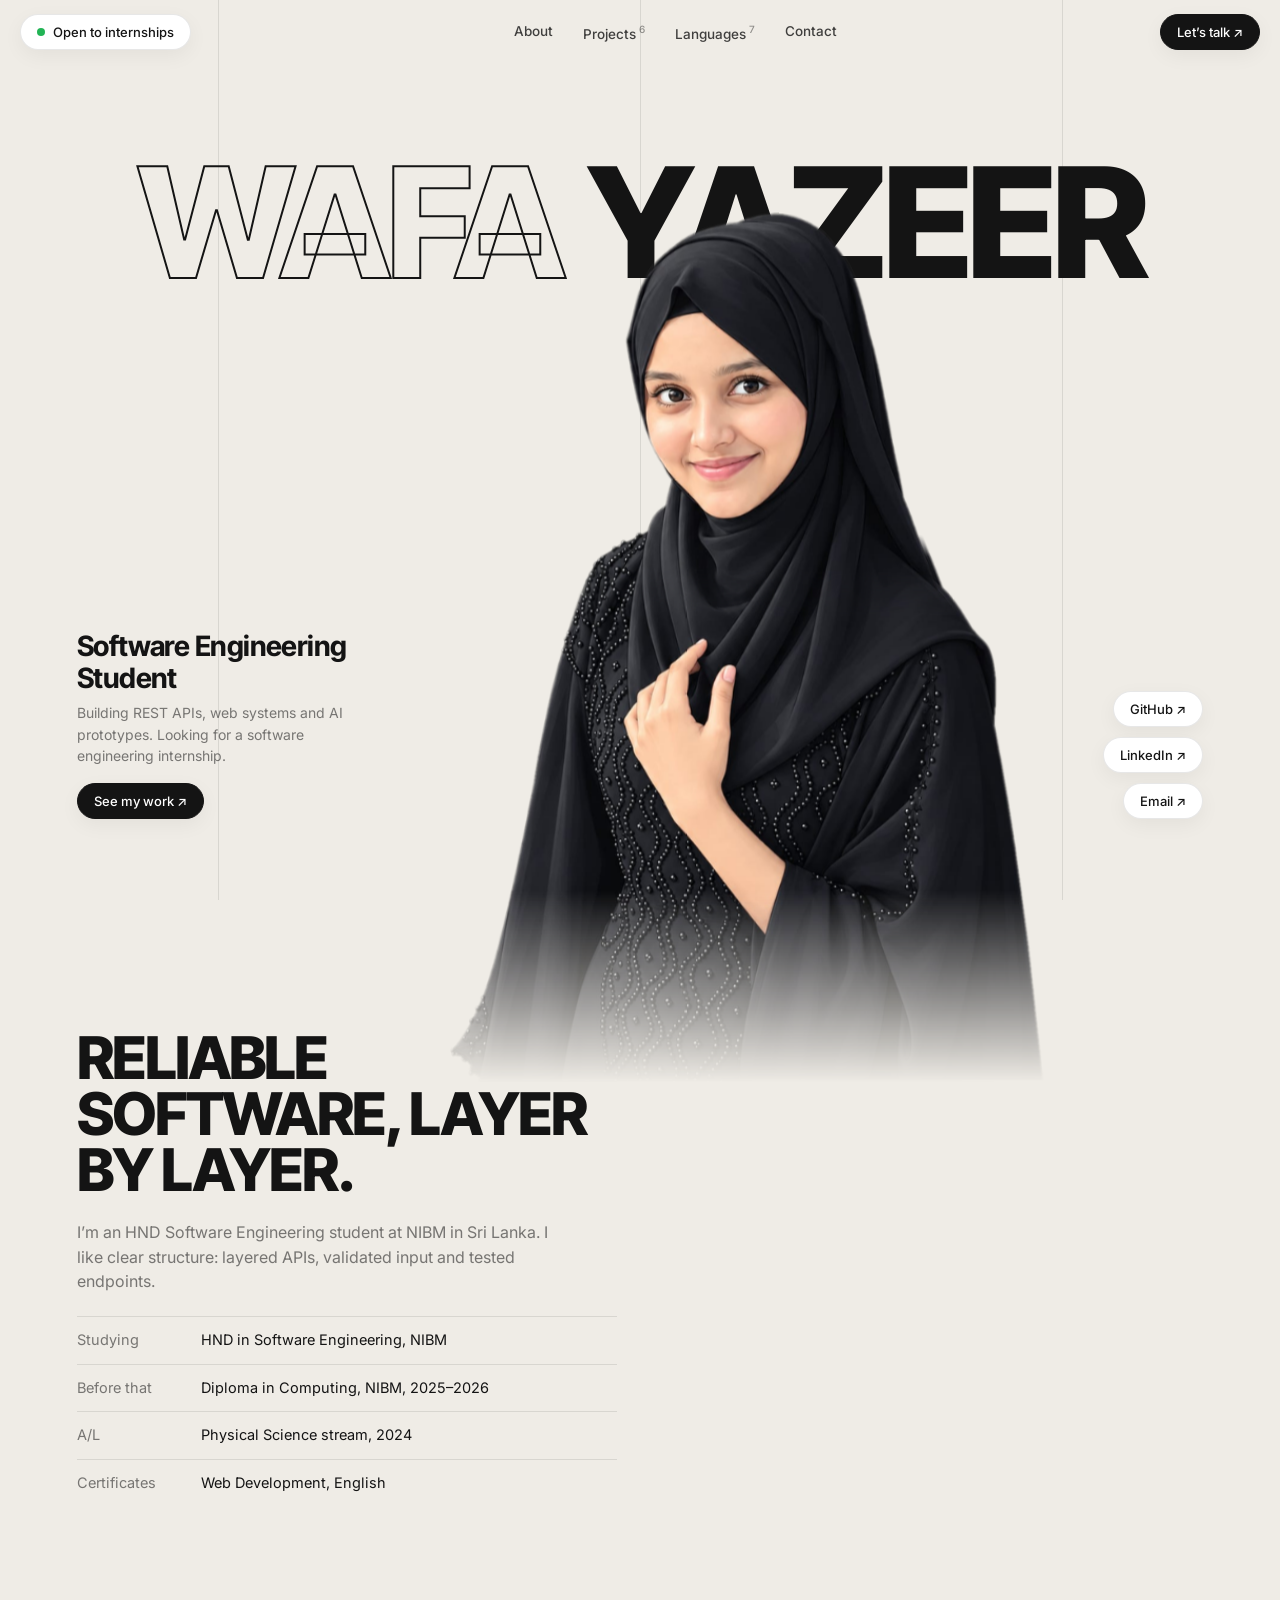
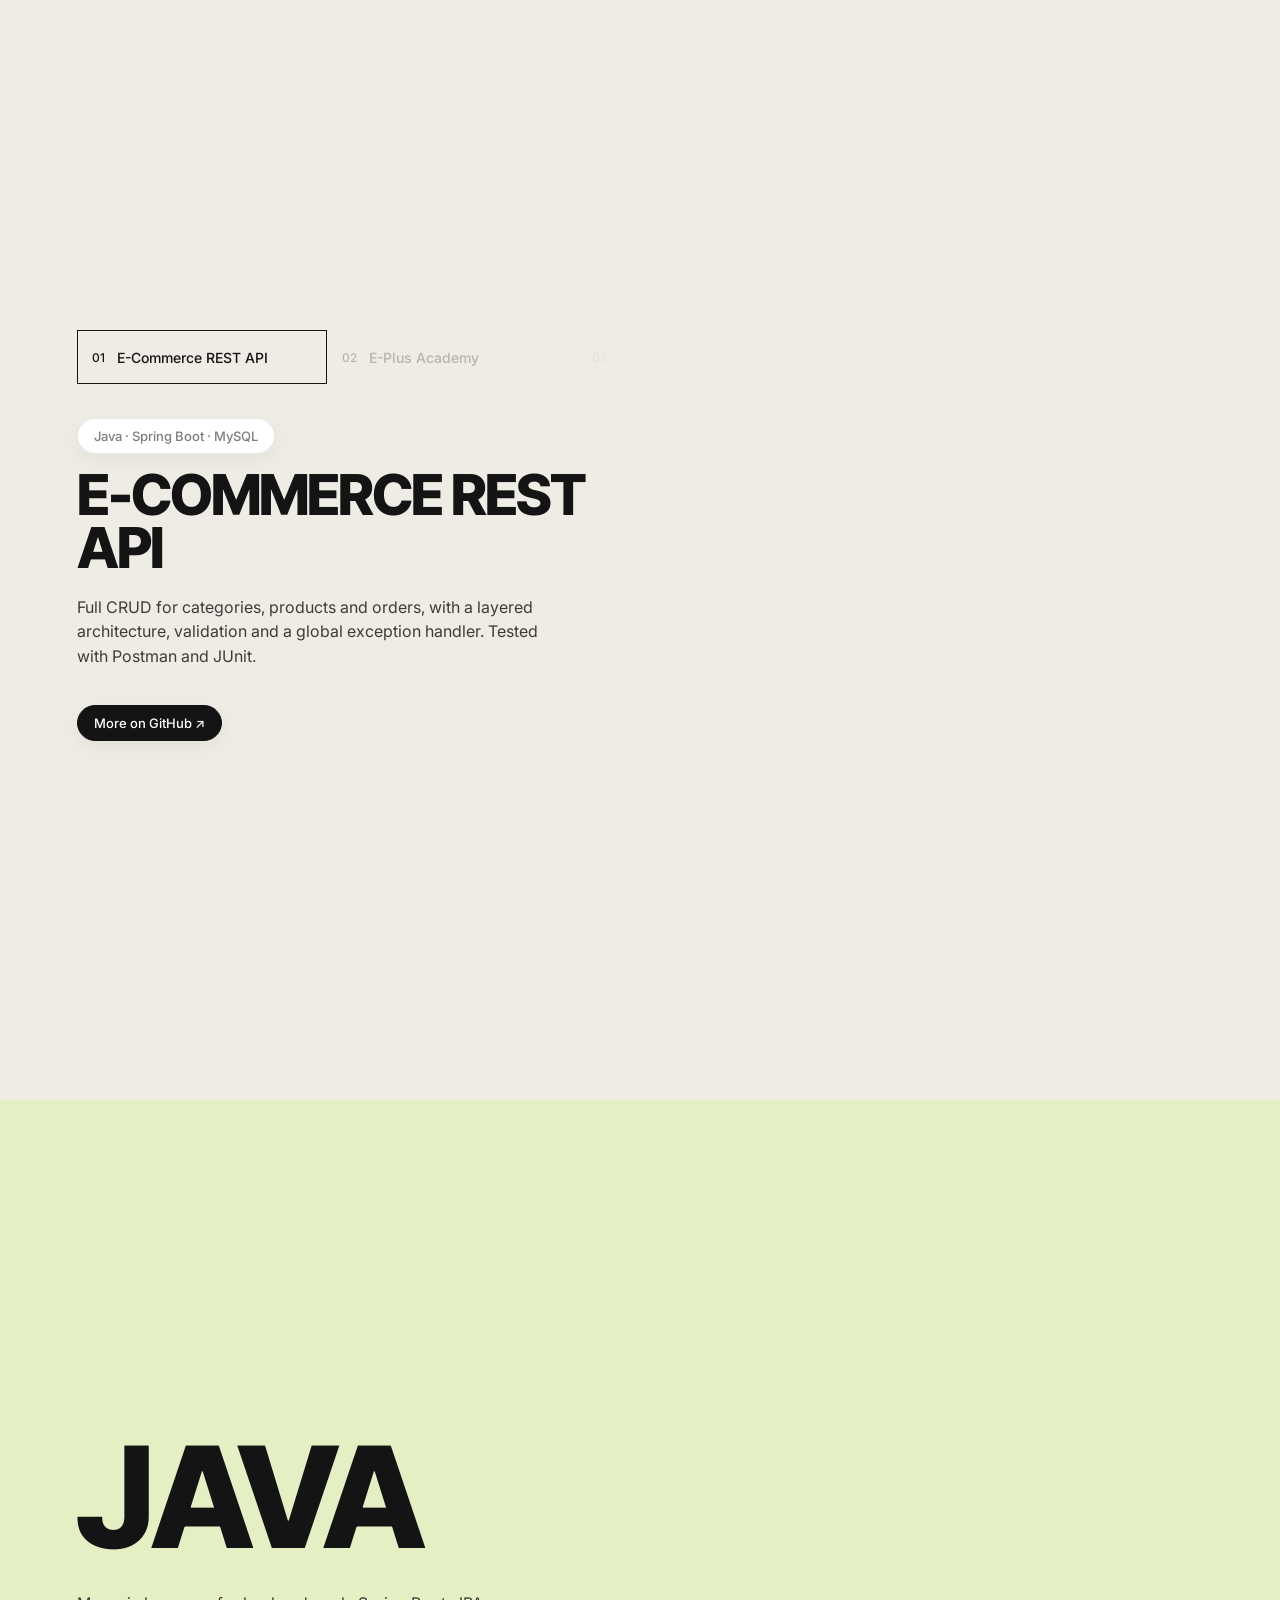
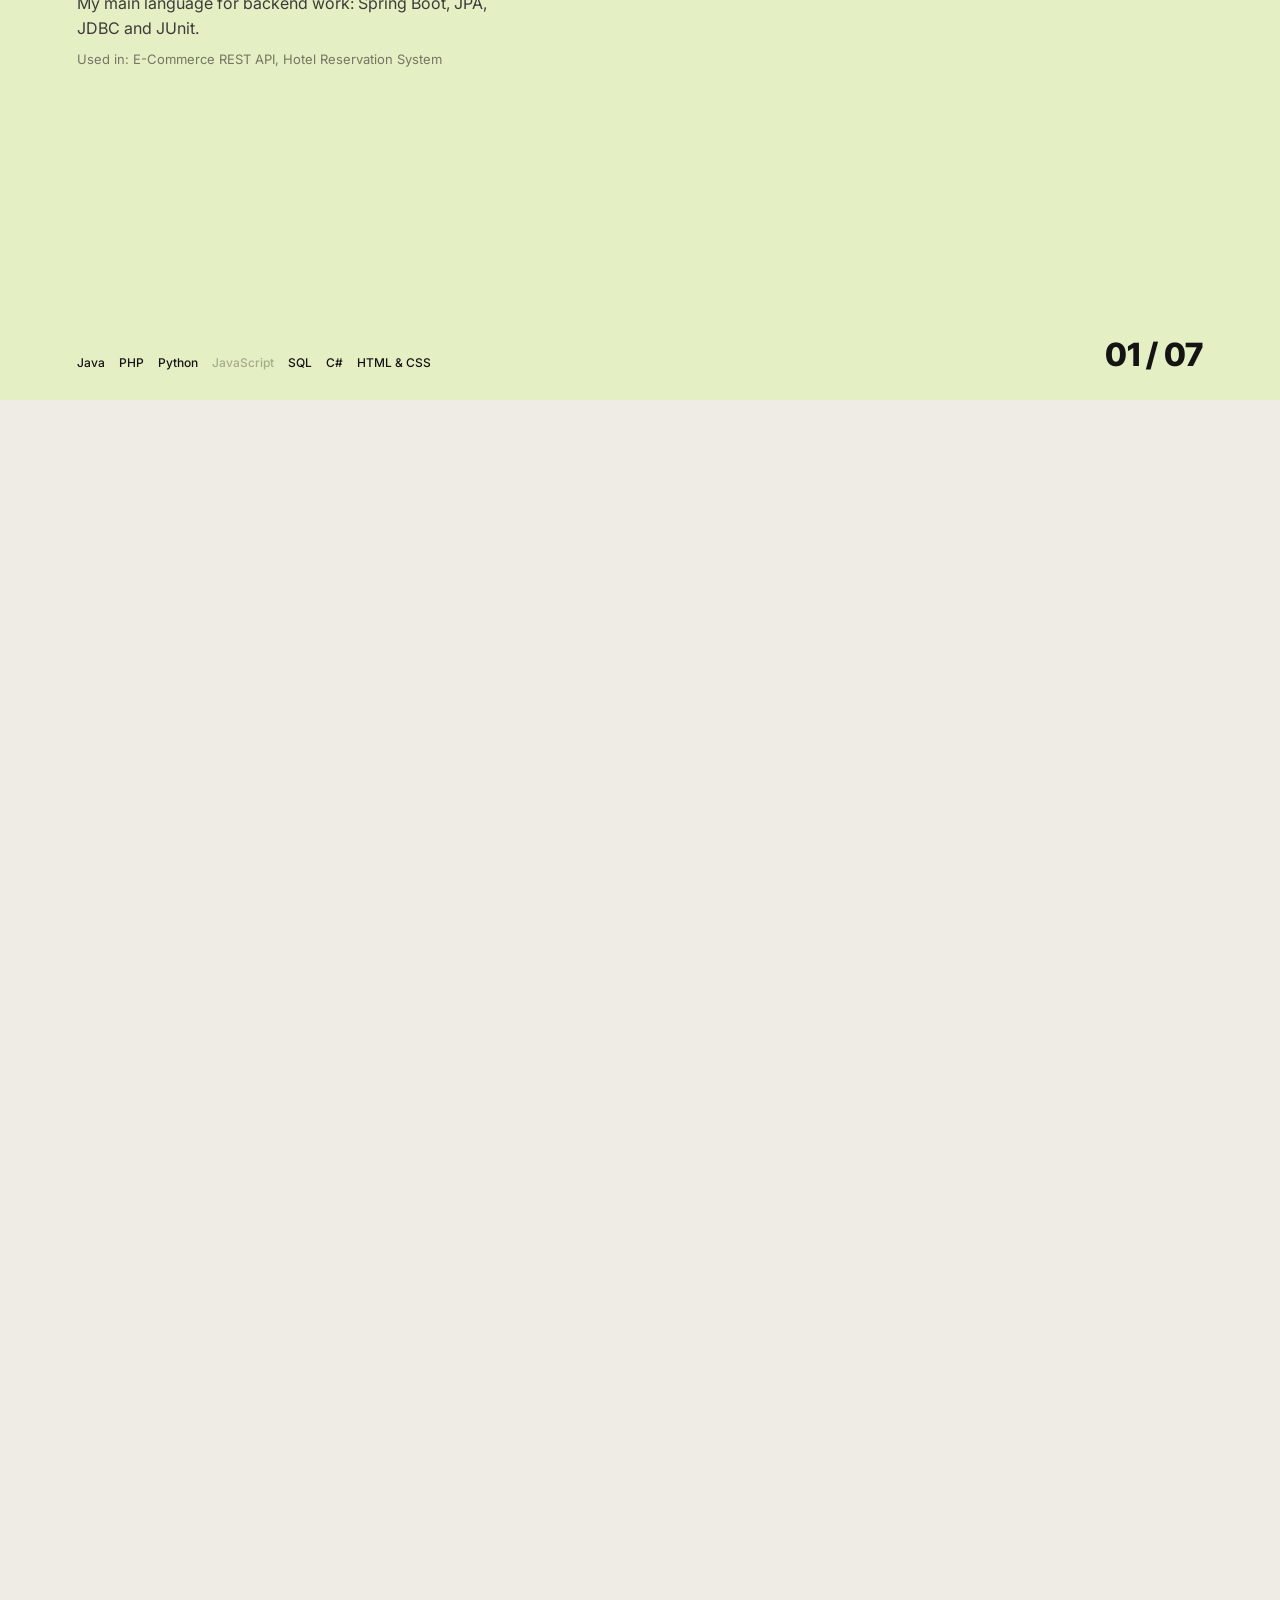
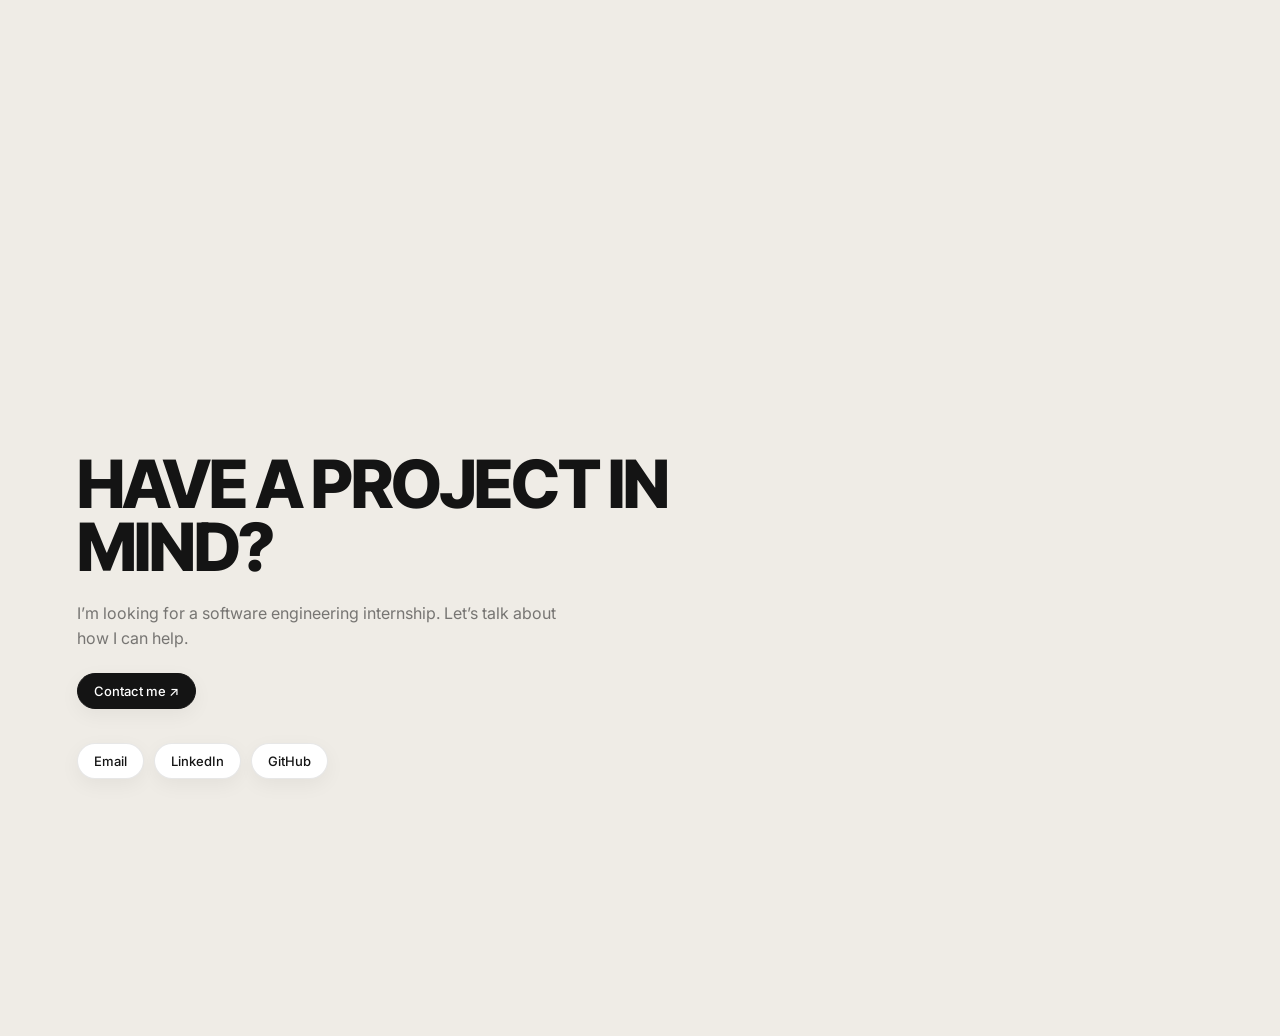
==== index.html @ f8f8ea7b "portfolio" ====
<!DOCTYPE html>
<html lang="en"><head><meta charset="utf-8"><meta name="viewport" content="width=device-width,initial-scale=1">
<title>Fathima Wafa Yazeer | Software Engineering Student</title>
<meta name="description" content="Portfolio of Fathima Wafa Yazeer, HND Software Engineering student at NIBM, looking for a software engineering internship.">
<link rel="preconnect" href="https://fonts.googleapis.com"><link rel="preconnect" href="https://fonts.gstatic.com" crossorigin>
<link href="https://fonts.googleapis.com/css2?family=Inter+Tight:wght@500;700;800&family=Inter:wght@400;500&display=swap" rel="stylesheet">
<meta name="theme-color" content="#efece6"><link rel="icon" href="data:image/svg+xml,%3Csvg xmlns=%27http://www.w3.org/2000/svg%27 viewBox=%270 0 64 64%27%3E%3Crect width=%2764%27 height=%2764%27 rx=%2716%27 fill=%27%23141414%27/%3E%3Ctext x=%2732%27 y=%2742%27 font-size=%2726%27 font-family=%27Arial%27 font-weight=%27700%27 text-anchor=%27middle%27 fill=%27%23efece6%27%3EWY%3C/text%3E%3C/svg%3E"><link rel="stylesheet" href="styles.css"></head>
<body>
<div class="gd"><i></i><i></i><i></i></div>
<div id="stage" aria-hidden="true"><img id="body" src="images/character.png" alt=""><img id="head" src="images/character.png" alt=""></div>
<header><div class="bar"><span class="pl"><i class="dot"></i>Open to internships</span>
<nav class="menu" id="menu"><a href="#about">About</a><a href="#projects">Projects<sup>6</sup></a><a href="#languages">Languages<sup>7</sup></a><a href="#contact">Contact</a></nav>
<a class="pl dk" href="#contact">Let’s talk ↗</a><button class="pl mb" id="mb" type="button" aria-label="Menu">Menu</button></div></header>

<section class="hero" id="top">
<h1><span>Wafa</span> Yazeer</h1>
<div class="hl rv"><b>Software Engineering Student</b><p>Building REST APIs, web systems and AI prototypes. Looking for a software engineering internship.</p><a class="pl dk" href="#projects">See my work ↗</a></div>
<div class="hr rv"><a class="pl" href="https://github.com/wafa-yazeer" target="_blank" rel="noopener">GitHub ↗</a><a class="pl" href="https://linkedin.com/in/wafa-yazeer633369377" target="_blank" rel="noopener">LinkedIn ↗</a><a class="pl" href="mailto:wafayazeer@gmail.com">Email ↗</a></div>
</section>

<section class="sec" id="about"><div class="col rv"><h2>Reliable software, layer by layer.</h2>
<p>I’m an HND Software Engineering student at NIBM in Sri Lanka. I like clear structure: layered APIs, validated input and tested endpoints.</p>
<div class="row"><span>Studying</span><span>HND in Software Engineering, NIBM</span></div>
<div class="row"><span>Before that</span><span>Diploma in Computing, NIBM, 2025–2026</span></div>
<div class="row"><span>A/L</span><span>Physical Science stream, 2024</span></div>
<div class="row"><span>Certificates</span><span>Web Development, English</span></div></div></section>

<section class="sec" id="projects"><div class="col rv"><div class="tabs"><div class="tr" id="tr"></div></div>
<p class="pl" id="ps" style="margin-bottom:0"></p><h2 id="pt"></h2><p id="pd"></p>
<a class="pl dk" href="https://github.com/wafa-yazeer" target="_blank" rel="noopener">More on GitHub ↗</a></div></section>

<div class="lg" id="languages"><div class="lgs"></div></div>

<section class="sec ct" id="contact"><div class="col rv"><h2>Have a project in mind?</h2>
<p>I’m looking for a software engineering internship. Let’s talk about how I can help.</p>
<a class="pl dk" href="mailto:wafayazeer@gmail.com">Contact me ↗</a>
<div class="soc"><a class="pl" href="mailto:wafayazeer@gmail.com">Email</a><a class="pl" href="https://linkedin.com/in/wafa-yazeer633369377" target="_blank" rel="noopener">LinkedIn</a><a class="pl" href="https://github.com/wafa-yazeer" target="_blank" rel="noopener">GitHub</a></div></div></section>
<script src="app.js"></script></body></html>
---- styles.css ----
:root{--bg:#efece6;--ink:#141414;--mut:rgba(20,20,20,.55);--ln:rgba(20,20,20,.1);--d:"Inter Tight",system-ui,sans-serif;--s:"Inter",system-ui,sans-serif}
*{box-sizing:border-box;margin:0;padding:0}
html{scroll-behavior:smooth}
body{background:var(--bg);color:var(--ink);font:400 16px/1.55 var(--s);-webkit-font-smoothing:antialiased;overflow-x:hidden;overflow-x:clip}
a{color:inherit;text-decoration:none}
h1,h2,h3{font-family:var(--d);font-weight:800;letter-spacing:-.035em;line-height:.95}
.gd i{position:fixed;top:0;bottom:0;width:1px;background:var(--ln);pointer-events:none}
.gd i:nth-child(1){left:17%}.gd i:nth-child(2){left:50%}.gd i:nth-child(3){left:83%}
#stage{position:fixed;left:50%;top:50%;height:min(92vh,133vw);aspect-ratio:760/1013;z-index:1;pointer-events:none;will-change:transform,opacity;-webkit-mask-image:linear-gradient(#000 78%,transparent);mask-image:linear-gradient(#000 78%,transparent)}
#stage img{position:absolute;inset:0;width:100%;height:100%;display:block;user-select:none}
#body{-webkit-mask-image:linear-gradient(transparent 37%,#000 39.5%);mask-image:linear-gradient(transparent 37%,#000 39.5%)}
#head{-webkit-mask-image:linear-gradient(#000 41%,transparent 46%);mask-image:linear-gradient(#000 41%,transparent 46%);transform-origin:47% 40%}
header{position:fixed;top:14px;left:0;right:0;z-index:20;pointer-events:none}
.bar{position:relative;pointer-events:auto;width:min(1240px,calc(100% - 32px));margin:0 auto;display:flex;align-items:center;justify-content:space-between;gap:12px}
.pl{display:inline-flex;align-items:center;gap:8px;padding:9px 16px;border-radius:99px;background:#fff;border:1px solid var(--ln);font:500 13px var(--s);box-shadow:0 6px 20px rgba(0,0,0,.05);white-space:nowrap}
.dot{width:8px;height:8px;border-radius:50%;background:#22b455}
.menu{display:flex;gap:30px;font:500 13.5px var(--s)}
.menu a{opacity:.8}.menu a:hover{opacity:1}.menu sup{font-size:10px;color:var(--mut);margin-left:3px}
.dk{background:var(--ink);color:#fff;border-color:var(--ink);transition:transform .2s;cursor:pointer}.dk:hover{transform:translateY(-2px)}
section{position:relative}
.hero{height:100vh;height:100svh}
.hero h1{position:absolute;left:0;right:0;top:17vh;text-align:center;font-size:clamp(54px,12vw,200px);line-height:.9;text-transform:uppercase;white-space:nowrap}
.hero h1 span{color:transparent;-webkit-text-stroke:2px var(--ink)}
.hl{position:absolute;left:6%;bottom:9vh;max-width:300px;z-index:3}
.hl b{display:block;font:700 28px/1.15 var(--d);letter-spacing:-.02em;margin-bottom:8px}.hl p{color:var(--mut);font-size:14px;margin-bottom:16px}
.hr{position:absolute;right:6%;bottom:9vh;display:flex;flex-direction:column;gap:10px;z-index:3;align-items:flex-end}
.sec{min-height:100vh;min-height:100svh;padding:130px 6% 70px}
.col{width:min(48%,640px);position:relative;z-index:3}
.col h2{font-size:clamp(36px,4.6vw,78px);text-transform:uppercase;margin-bottom:22px}
.col>p{color:var(--mut);max-width:30em;margin-bottom:22px}
.row{display:grid;grid-template-columns:110px 1fr;gap:14px;padding:12px 0;border-top:1px solid var(--ln);font-size:14.5px}.row span:first-child{color:var(--mut)}
.chips{display:flex;flex-wrap:wrap;gap:6px;margin-top:18px}.chip{font-size:12.5px;padding:4px 12px;border-radius:99px;background:#fff;border:1px solid var(--ln)}
.tabs{overflow:hidden;width:100%;margin-bottom:34px;-webkit-mask-image:linear-gradient(90deg,#000 80%,transparent);mask-image:linear-gradient(90deg,#000 80%,transparent)}
.tr{display:flex;transition:transform .9s cubic-bezier(.65,0,.2,1)}
.tb{flex:none;width:250px;height:54px;display:flex;align-items:center;gap:12px;padding:0 14px;border:1px solid transparent;color:rgba(20,20,20,.25);font:500 14px var(--s);cursor:pointer;transition:color .5s}
.tb b{font-weight:500;font-size:12px}.tb.on{color:var(--ink);border-color:var(--ink)}.tb.gone{color:transparent}
#pt{font-size:clamp(34px,4.4vw,72px);margin:14px 0 14px;min-height:2em;text-transform:uppercase}
#pd{color:#3d3c39;min-height:5.5em;transition:opacity .4s}
.lg{height:calc(100vh + var(--n)*72vh)}
.lgs{position:sticky;top:0;height:100vh;height:100svh;overflow:hidden;transition:background .7s}
.lw{position:absolute;inset:0;display:flex;flex-direction:column;align-items:flex-start;justify-content:center;padding:0 6%;will-change:transform,opacity;z-index:3}
.lw h1{font-size:clamp(64px,11vw,190px);line-height:.95;text-transform:uppercase}
.lw p{max-width:26em;margin-top:26px;color:#3d3c39}.lw small{display:block;margin-top:8px;color:var(--mut);font-size:13px}
.ls{position:absolute;left:6%;bottom:30px;display:flex;gap:14px;font:500 12px var(--s);z-index:3;flex-wrap:wrap;max-width:60%}
.ls span{opacity:.3;transition:opacity .4s}.ls span.on{opacity:1}
.cnt{position:absolute;right:6%;bottom:26px;font:800 32px var(--d);z-index:3}
.bar2{position:absolute;left:0;bottom:0;height:3px;background:var(--ink);width:0;z-index:3}
.ct{display:flex;align-items:center}
.ct h2{font-size:clamp(38px,5.2vw,90px)}.ct .col{width:min(54%,760px)}
.soc{display:flex;flex-wrap:wrap;gap:10px;margin-top:34px}
.cur{position:fixed;left:0;top:0;z-index:99;pointer-events:none;width:34px;height:34px;margin:-17px 0 0 -17px;border:1px solid var(--ink);border-radius:50%;display:grid;place-items:center;font:500 13px var(--s);opacity:0;transition:width .25s,height .25s,margin .25s,background .25s,opacity .3s}
.cur.on{opacity:1}.cur.big{width:78px;height:78px;margin:-39px 0 0 -39px;color:var(--ink)}
.rv{opacity:0;transform:translateY(24px);transition:opacity .9s cubic-bezier(.2,.7,.2,1),transform .9s cubic-bezier(.2,.7,.2,1)}.rv.in{opacity:1;transform:none}
@media (pointer:coarse){.cur{display:none}}
.mb{display:none;cursor:pointer;border:1px solid var(--ln)}
@media (max-width:900px){
 .gd i:nth-child(1),.gd i:nth-child(3),.hr,.bar>.dk{display:none}
 .mb{display:inline-flex}
 .menu{display:none;position:absolute;top:50px;left:0;right:0;flex-direction:column;gap:0;padding:8px;border-radius:20px;background:#fff;border:1px solid var(--ln);box-shadow:0 14px 40px rgba(0,0,0,.12)}
 .menu.open{display:flex}.menu a{padding:13px 14px;font-size:15px;opacity:1}
 .col,.ct .col{width:100%}.sec{padding:104px 6% 60px}
 .col h2,#pt,#pd,.col>p,.hl,.row{background:rgba(239,236,230,.88)}
 .col h2{padding:4px 0 6px}
 .hero h1{top:13vh;white-space:normal;font-size:23vw;line-height:.88}
 .hero h1 span{display:block}
 .hl{left:5%;right:5%;max-width:none;bottom:3.5vh;padding:14px 16px;border-radius:20px}
 .hl b{font-size:22px}
 .tb{width:220px}
 .lw h1{font-size:13vw}.lw p{background:rgba(239,236,230,.88)}.ls{display:none}
 .cnt{font-size:22px;bottom:18px}
 #pt{font-size:38px;min-height:0}#pd{min-height:0}
}
@media (prefers-reduced-motion:reduce){.rv{opacity:1;transform:none;transition:none}}
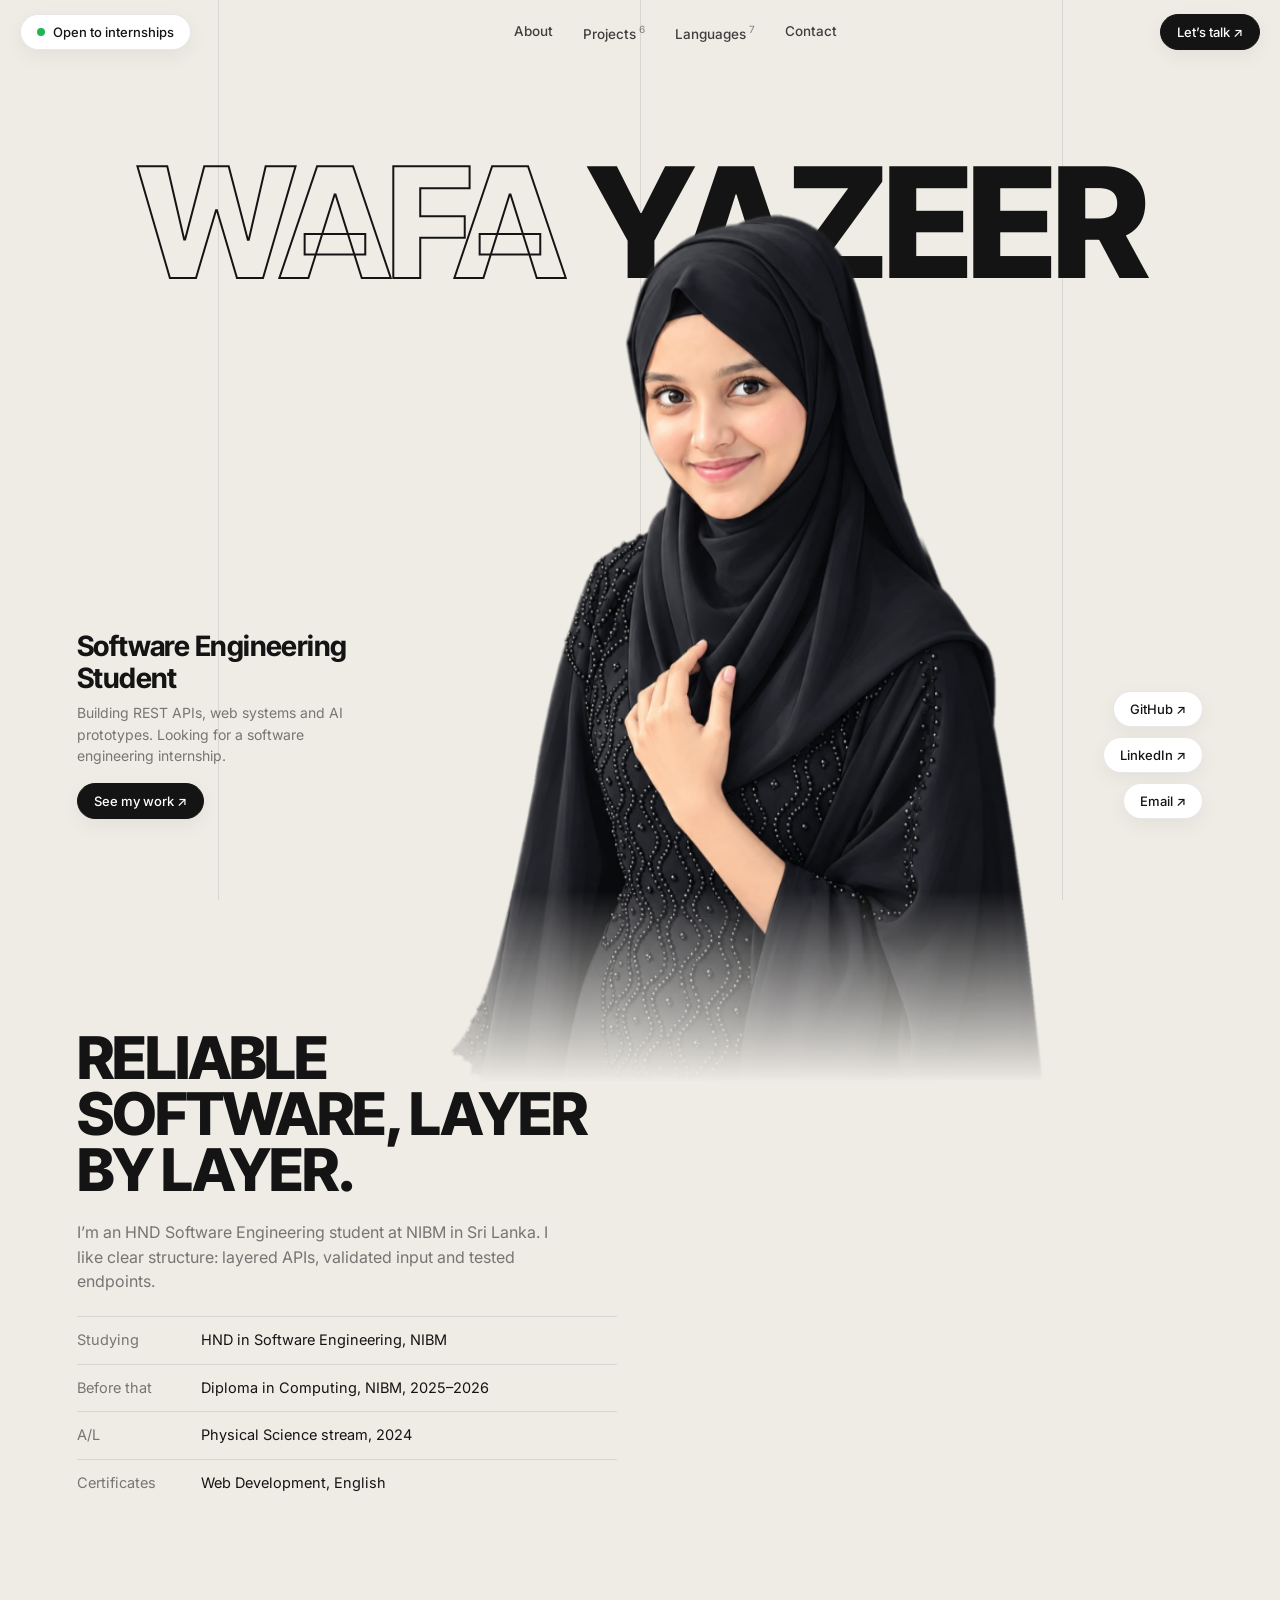
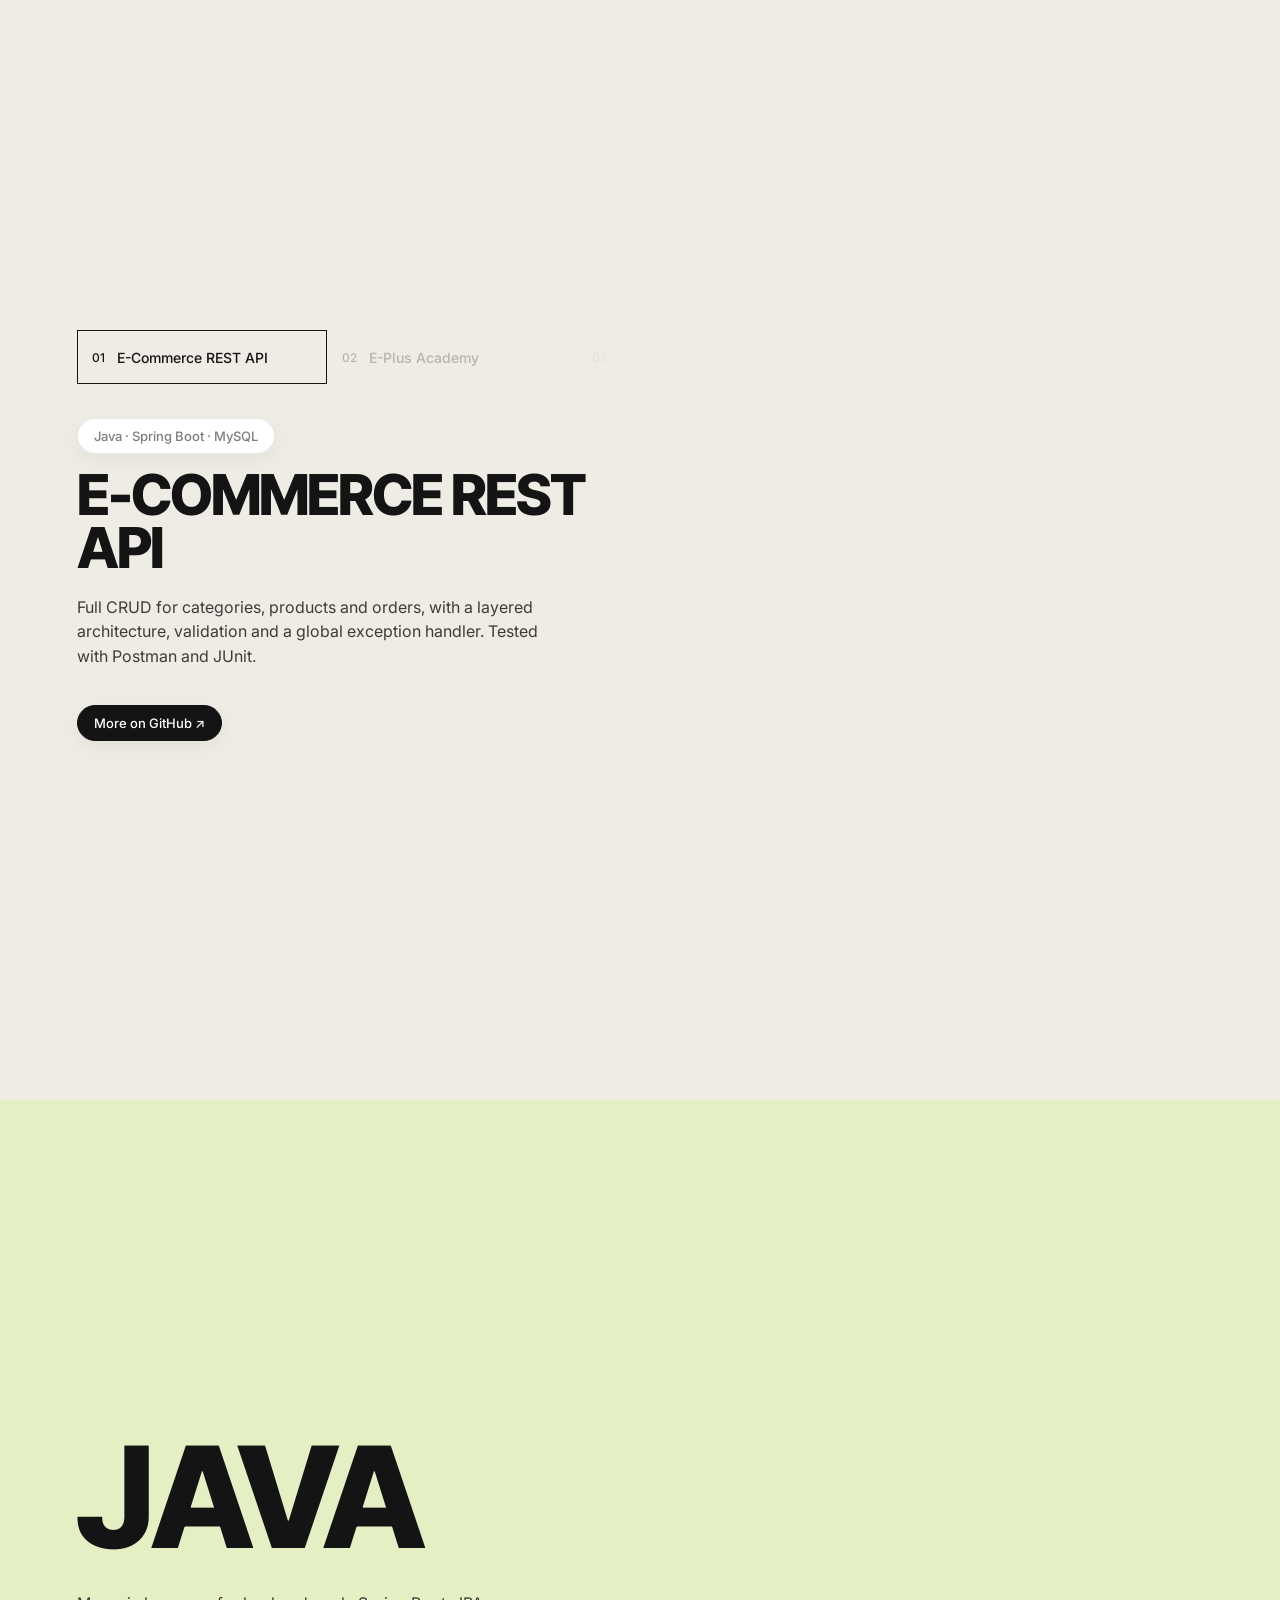
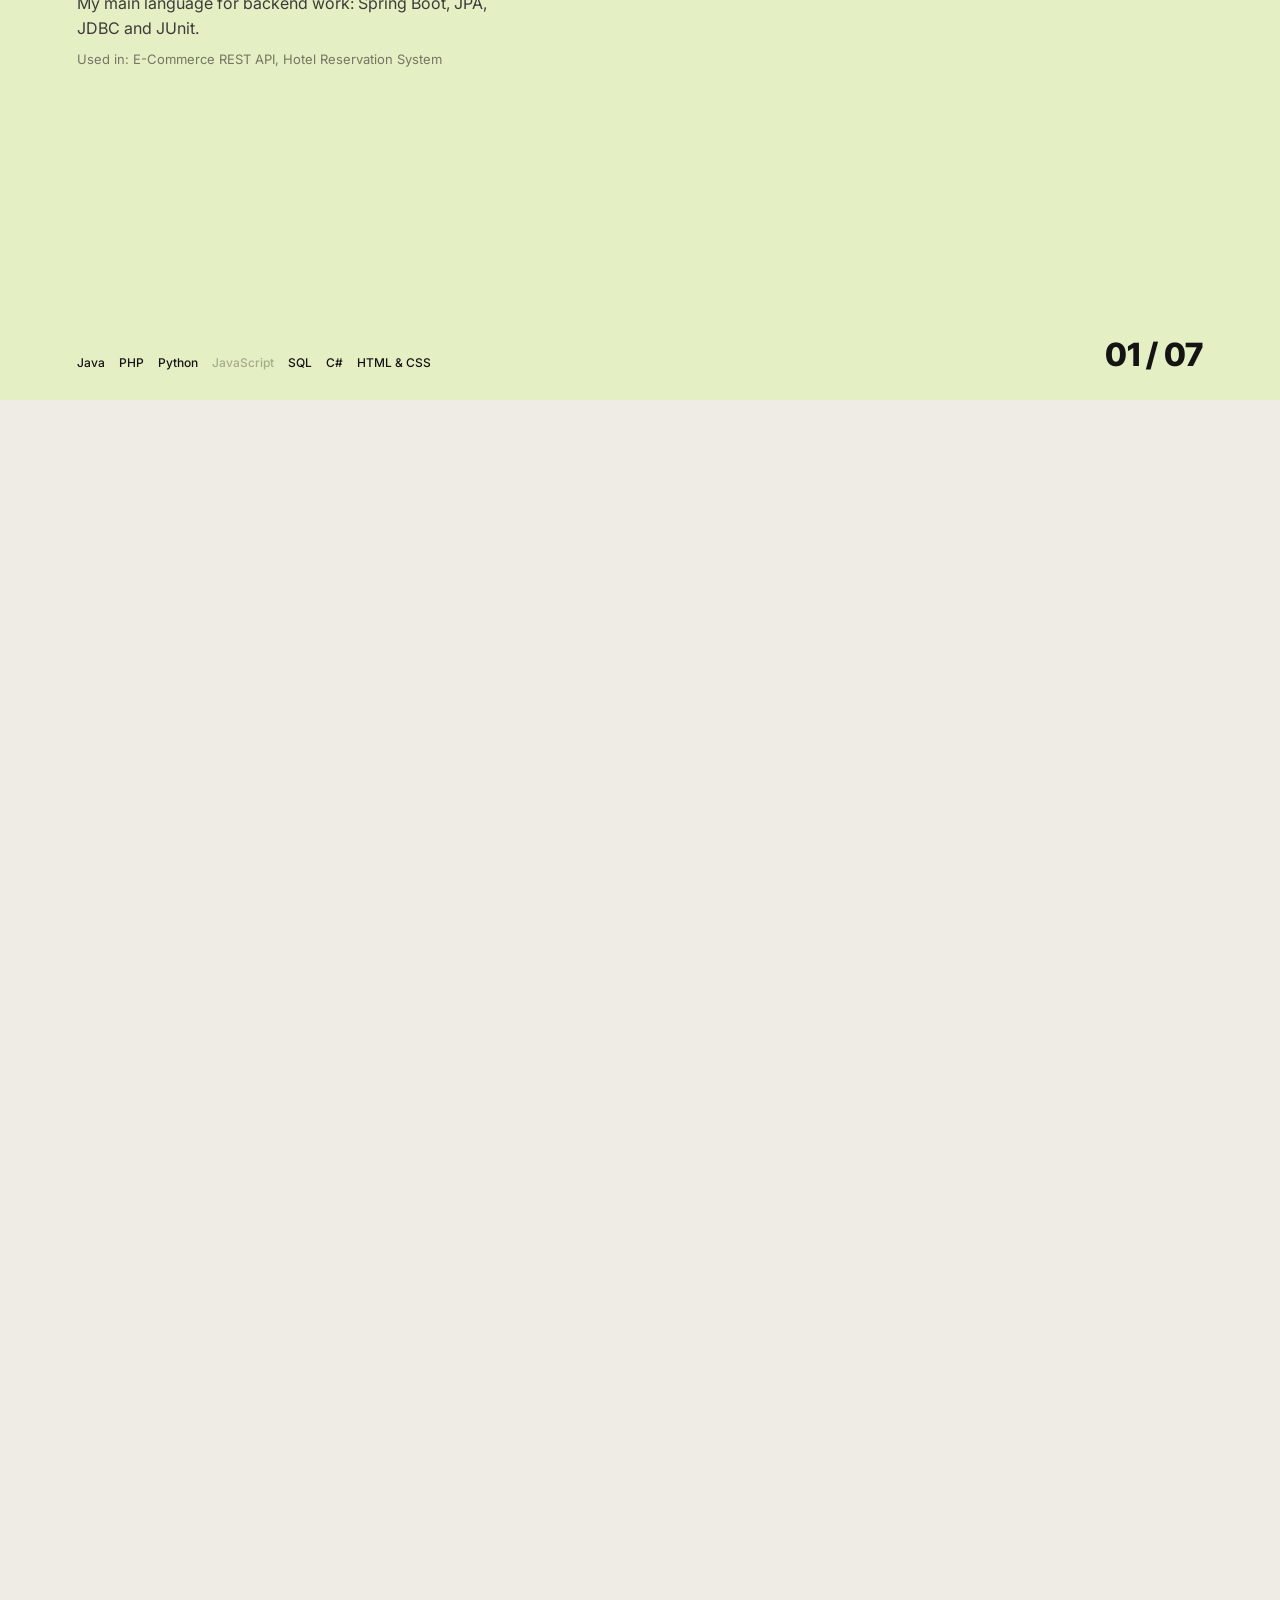
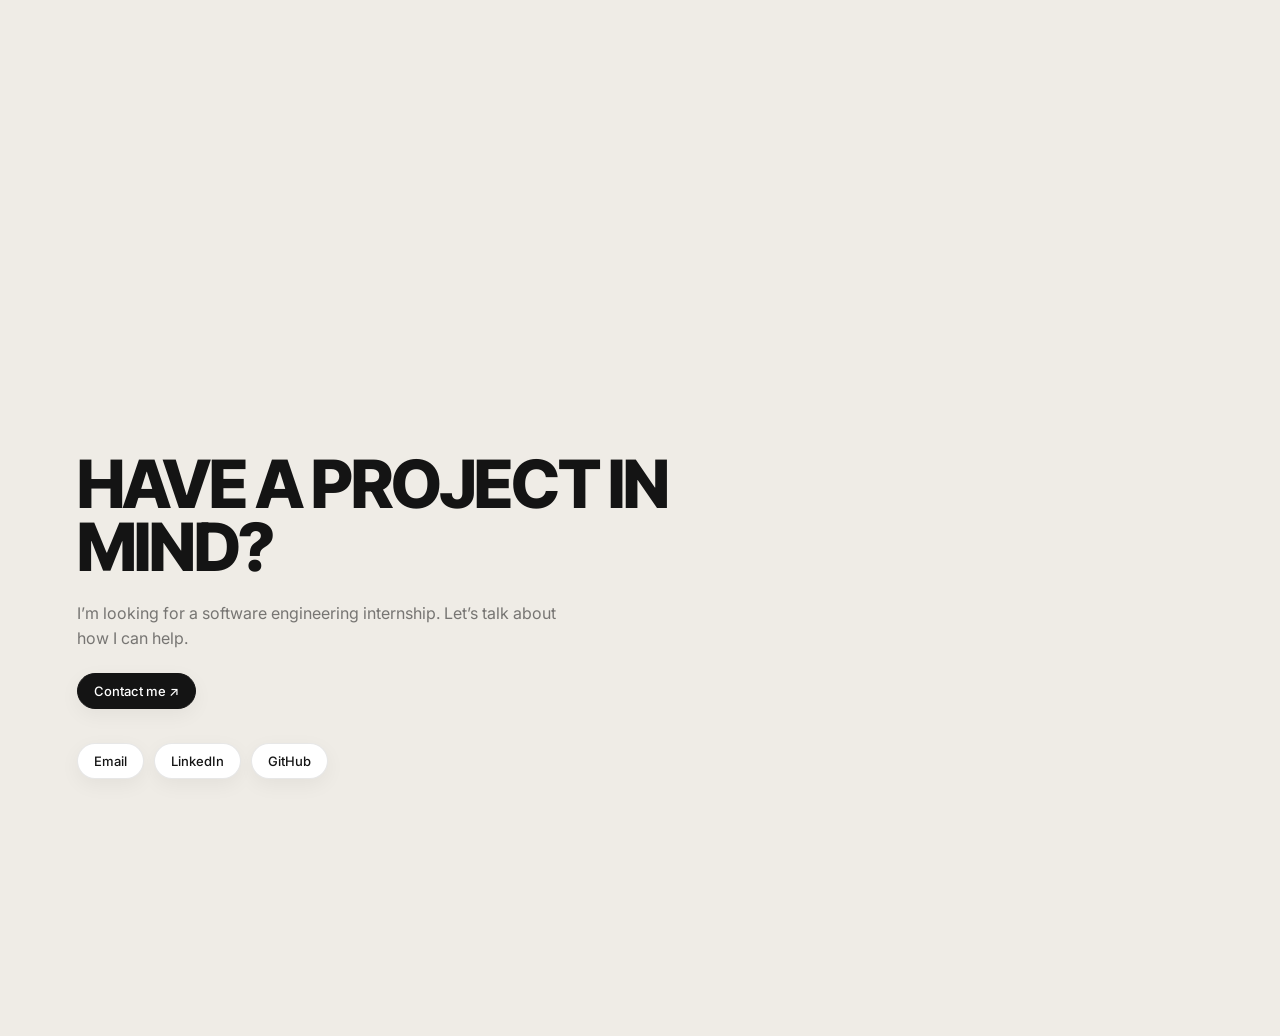
==== commit ff3ae3b5: "clean files" ====
--- a/index.html
+++ b/index.html
@@ -4,7 +4,7 @@
 <meta name="description" content="Portfolio of Fathima Wafa Yazeer, HND Software Engineering student at NIBM, looking for a software engineering internship.">
 <link rel="preconnect" href="https://fonts.googleapis.com"><link rel="preconnect" href="https://fonts.gstatic.com" crossorigin>
 <link href="https://fonts.googleapis.com/css2?family=Inter+Tight:wght@500;700;800&family=Inter:wght@400;500&display=swap" rel="stylesheet">
-<meta name="theme-color" content="#efece6"><link rel="icon" href="data:image/svg+xml,%3Csvg xmlns=%27http://www.w3.org/2000/svg%27 viewBox=%270 0 64 64%27%3E%3Crect width=%2764%27 height=%2764%27 rx=%2716%27 fill=%27%23141414%27/%3E%3Ctext x=%2732%27 y=%2742%27 font-size=%2726%27 font-family=%27Arial%27 font-weight=%27700%27 text-anchor=%27middle%27 fill=%27%23efece6%27%3EWY%3C/text%3E%3C/svg%3E"><link rel="stylesheet" href="styles.css"></head>
+<meta name="theme-color" content="#efece6"><link rel="icon" href="data:image/svg+xml,%3Csvg xmlns=%27http://www.w3.org/2000/svg%27 viewBox=%270 0 64 64%27%3E%3Crect width=%2764%27 height=%2764%27 rx=%2716%27 fill=%27%23141414%27/%3E%3Ctext x=%2732%27 y=%2742%27 font-size=%2726%27 font-family=%27Arial%27 font-weight=%27700%27 text-anchor=%27middle%27 fill=%27%23efece6%27%3EWY%3C/text%3E%3C/svg%3E"><link rel="stylesheet" href="styles.css?v=3"></head>
 <body>
 <div class="gd"><i></i><i></i><i></i></div>
 <div id="stage" aria-hidden="true"><img id="body" src="images/character.png" alt=""><img id="head" src="images/character.png" alt=""></div>
@@ -35,4 +35,4 @@
 <p>I’m looking for a software engineering internship. Let’s talk about how I can help.</p>
 <a class="pl dk" href="mailto:wafayazeer@gmail.com">Contact me ↗</a>
 <div class="soc"><a class="pl" href="mailto:wafayazeer@gmail.com">Email</a><a class="pl" href="https://linkedin.com/in/wafa-yazeer633369377" target="_blank" rel="noopener">LinkedIn</a><a class="pl" href="https://github.com/wafa-yazeer" target="_blank" rel="noopener">GitHub</a></div></div></section>
-<script src="app.js"></script></body></html>
+<script src="app.js?v=3"></script></body></html>
--- a/styles.css
+++ b/styles.css
@@ -58,16 +58,18 @@
  .mb{display:inline-flex}
  .menu{display:none;position:absolute;top:50px;left:0;right:0;flex-direction:column;gap:0;padding:8px;border-radius:20px;background:#fff;border:1px solid var(--ln);box-shadow:0 14px 40px rgba(0,0,0,.12)}
  .menu.open{display:flex}.menu a{padding:13px 14px;font-size:15px;opacity:1}
- .col,.ct .col{width:100%}.sec{padding:104px 6% 60px}
- .col h2,#pt,#pd,.col>p,.hl,.row{background:rgba(239,236,230,.88)}
- .col h2{padding:4px 0 6px}
+ .sec{padding:52vh 14px 40px;padding-top:52svh}
+ .ct{align-items:flex-start}
+ .col,.ct .col{width:100%;background:rgba(255,255,255,.94);border-radius:26px;padding:24px 20px;box-shadow:0 -12px 40px rgba(0,0,0,.08)}
+ .col h2{font-size:34px;margin-bottom:14px}.ct h2{font-size:36px}
  .hero h1{top:13vh;white-space:normal;font-size:23vw;line-height:.88}
  .hero h1 span{display:block}
- .hl{left:5%;right:5%;max-width:none;bottom:3.5vh;padding:14px 16px;border-radius:20px}
+ .hl{left:5%;right:5%;max-width:none;bottom:3.5vh;padding:14px 16px;border-radius:20px;background:rgba(239,236,230,.88)}
  .hl b{font-size:22px}
- .tb{width:220px}
- .lw h1{font-size:13vw}.lw p{background:rgba(239,236,230,.88)}.ls{display:none}
+ .tb{width:210px}.tabs{margin-bottom:22px}
+ #pt{font-size:34px;min-height:0;margin:12px 0}#pd{min-height:0;margin-bottom:18px}
+ .lw h1{font-size:13vw}.lw p{background:rgba(239,236,230,.88);padding:4px 0}.ls{display:none}
+ .lw{justify-content:flex-end;padding-bottom:12vh}
  .cnt{font-size:22px;bottom:18px}
- #pt{font-size:38px;min-height:0}#pd{min-height:0}
 }
 @media (prefers-reduced-motion:reduce){.rv{opacity:1;transform:none;transition:none}}
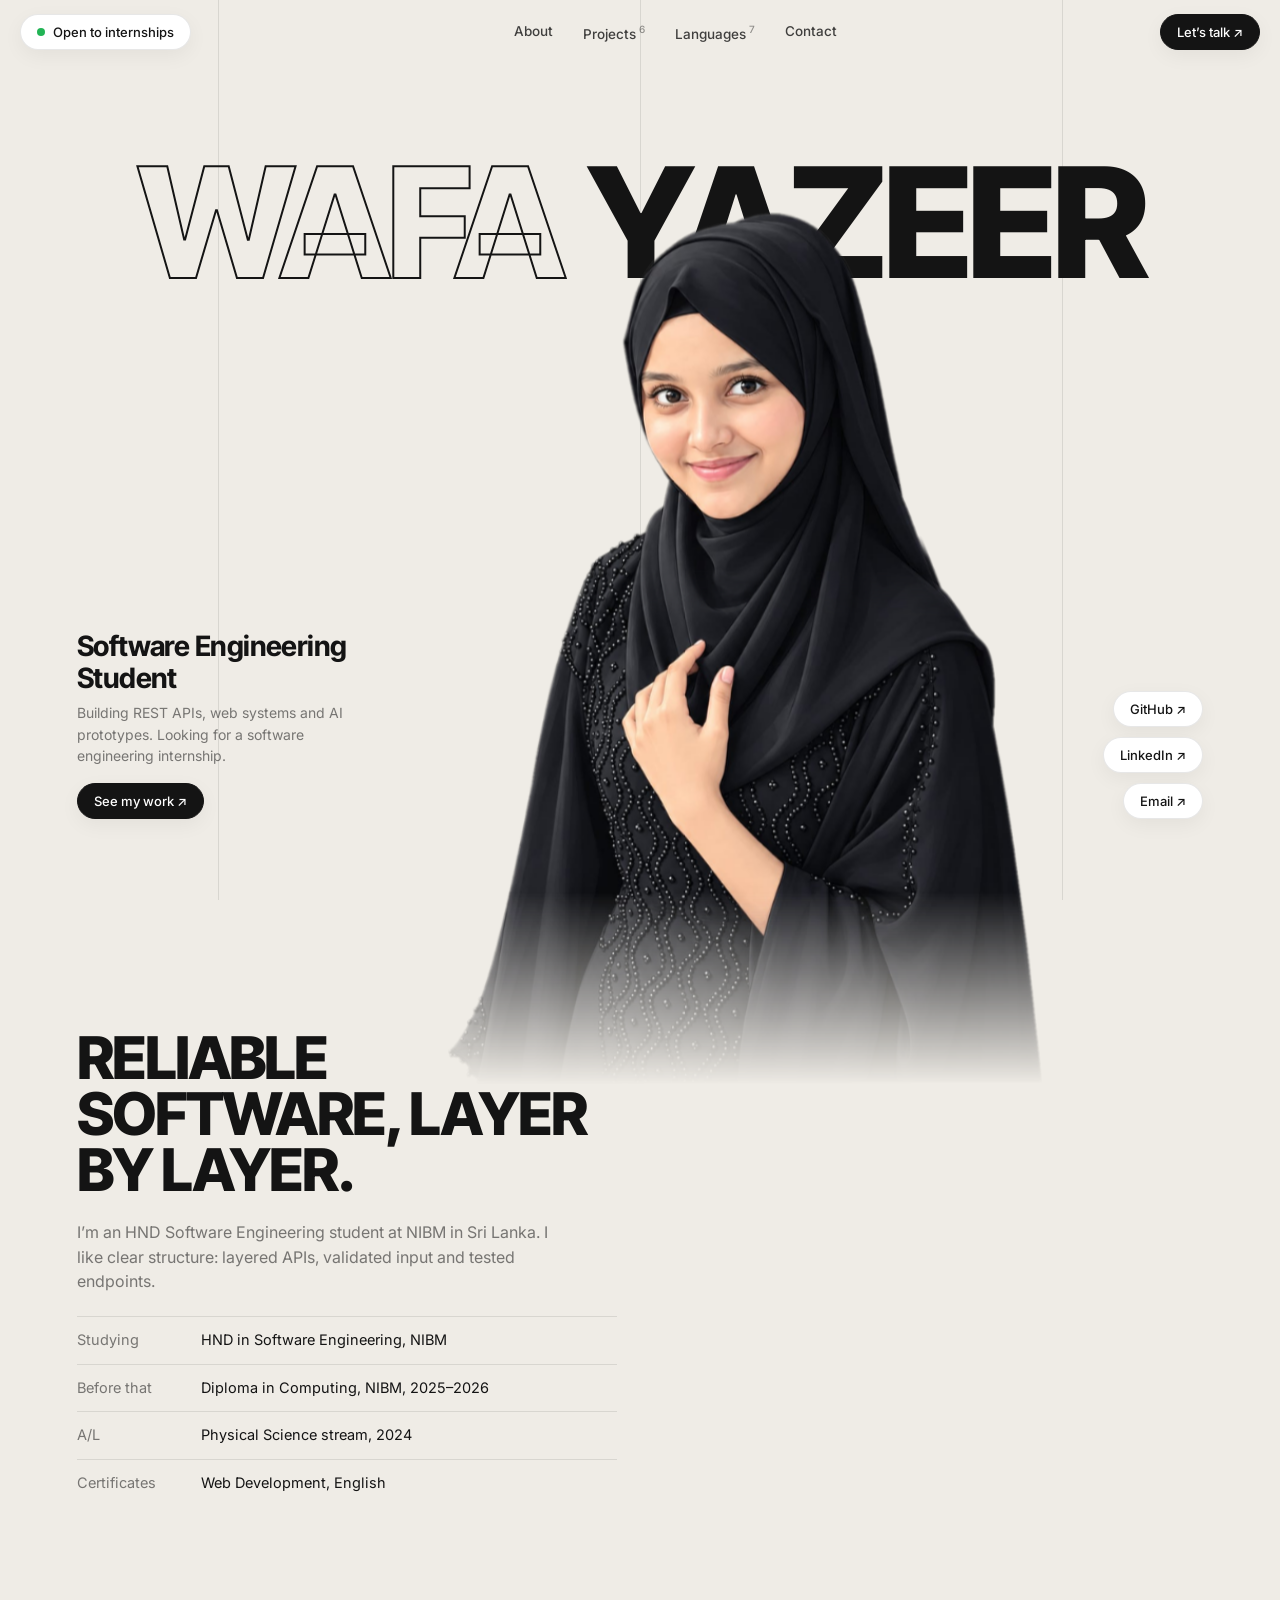
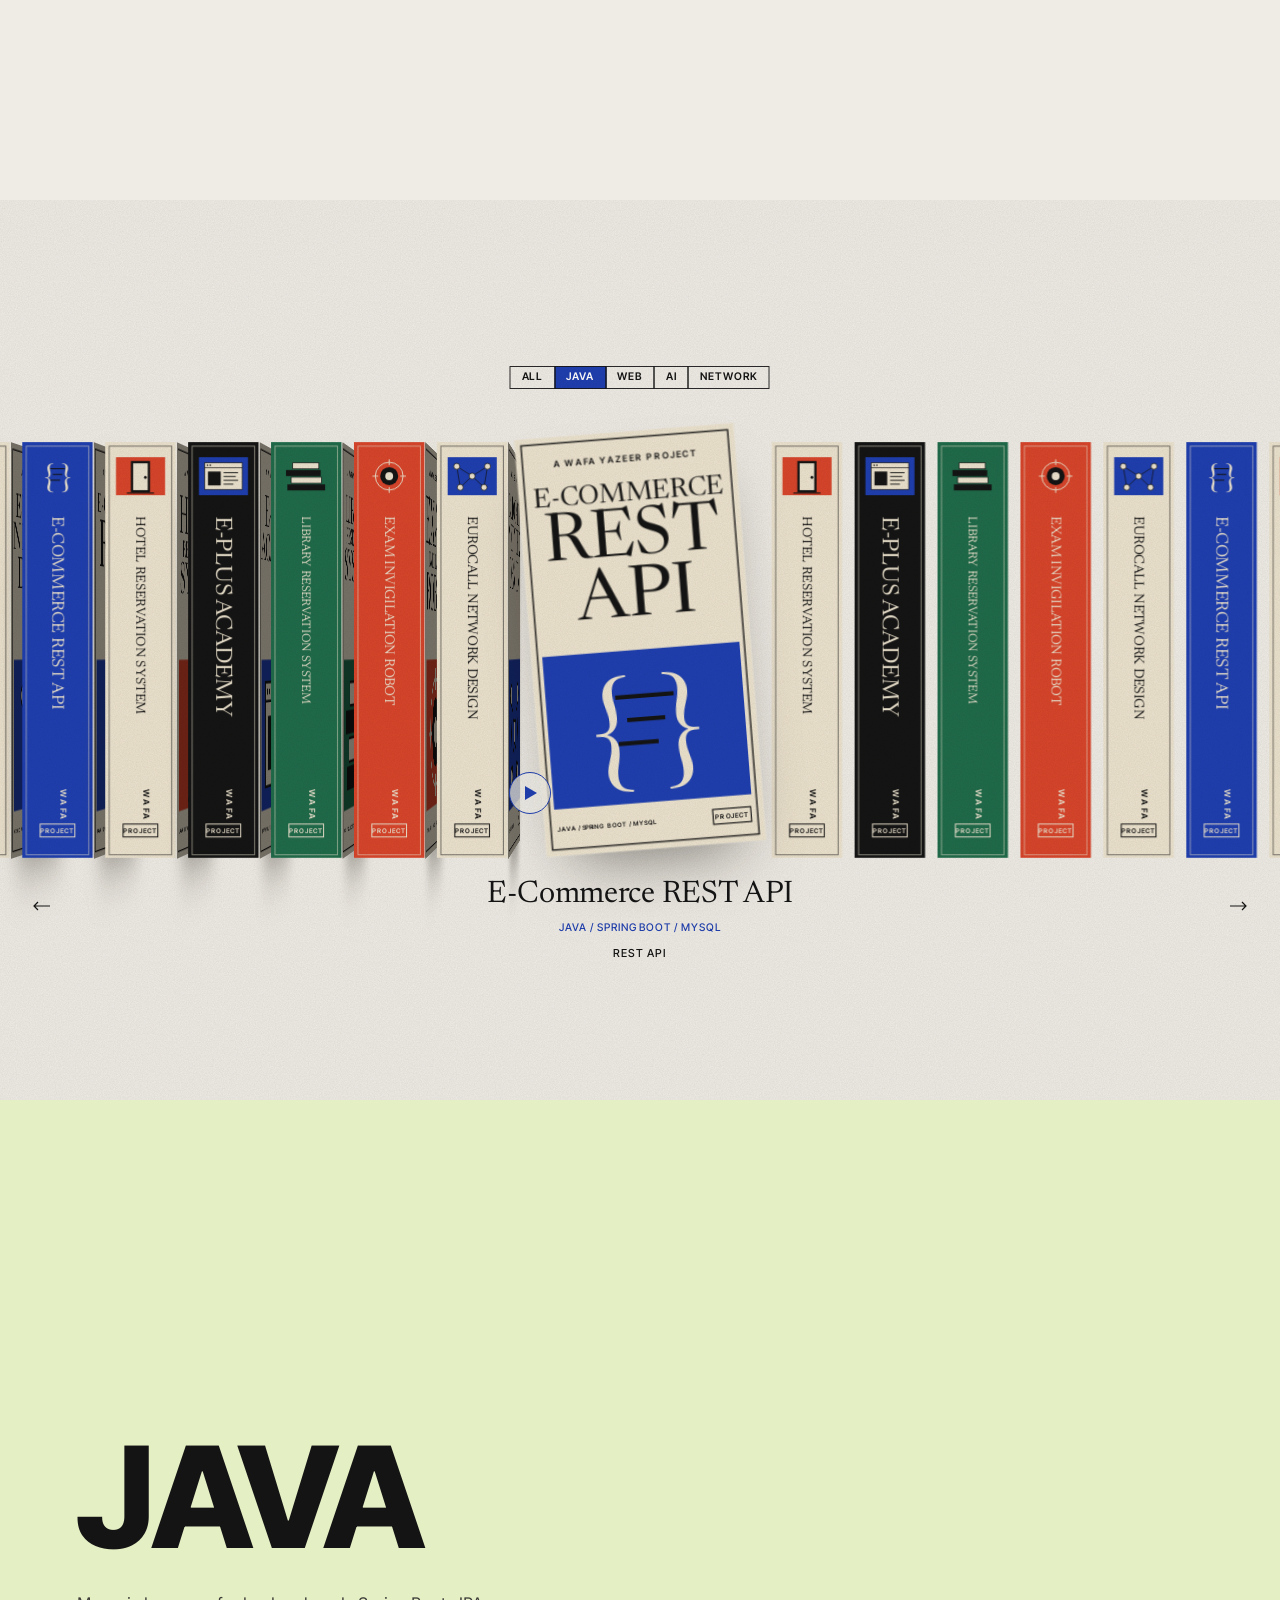
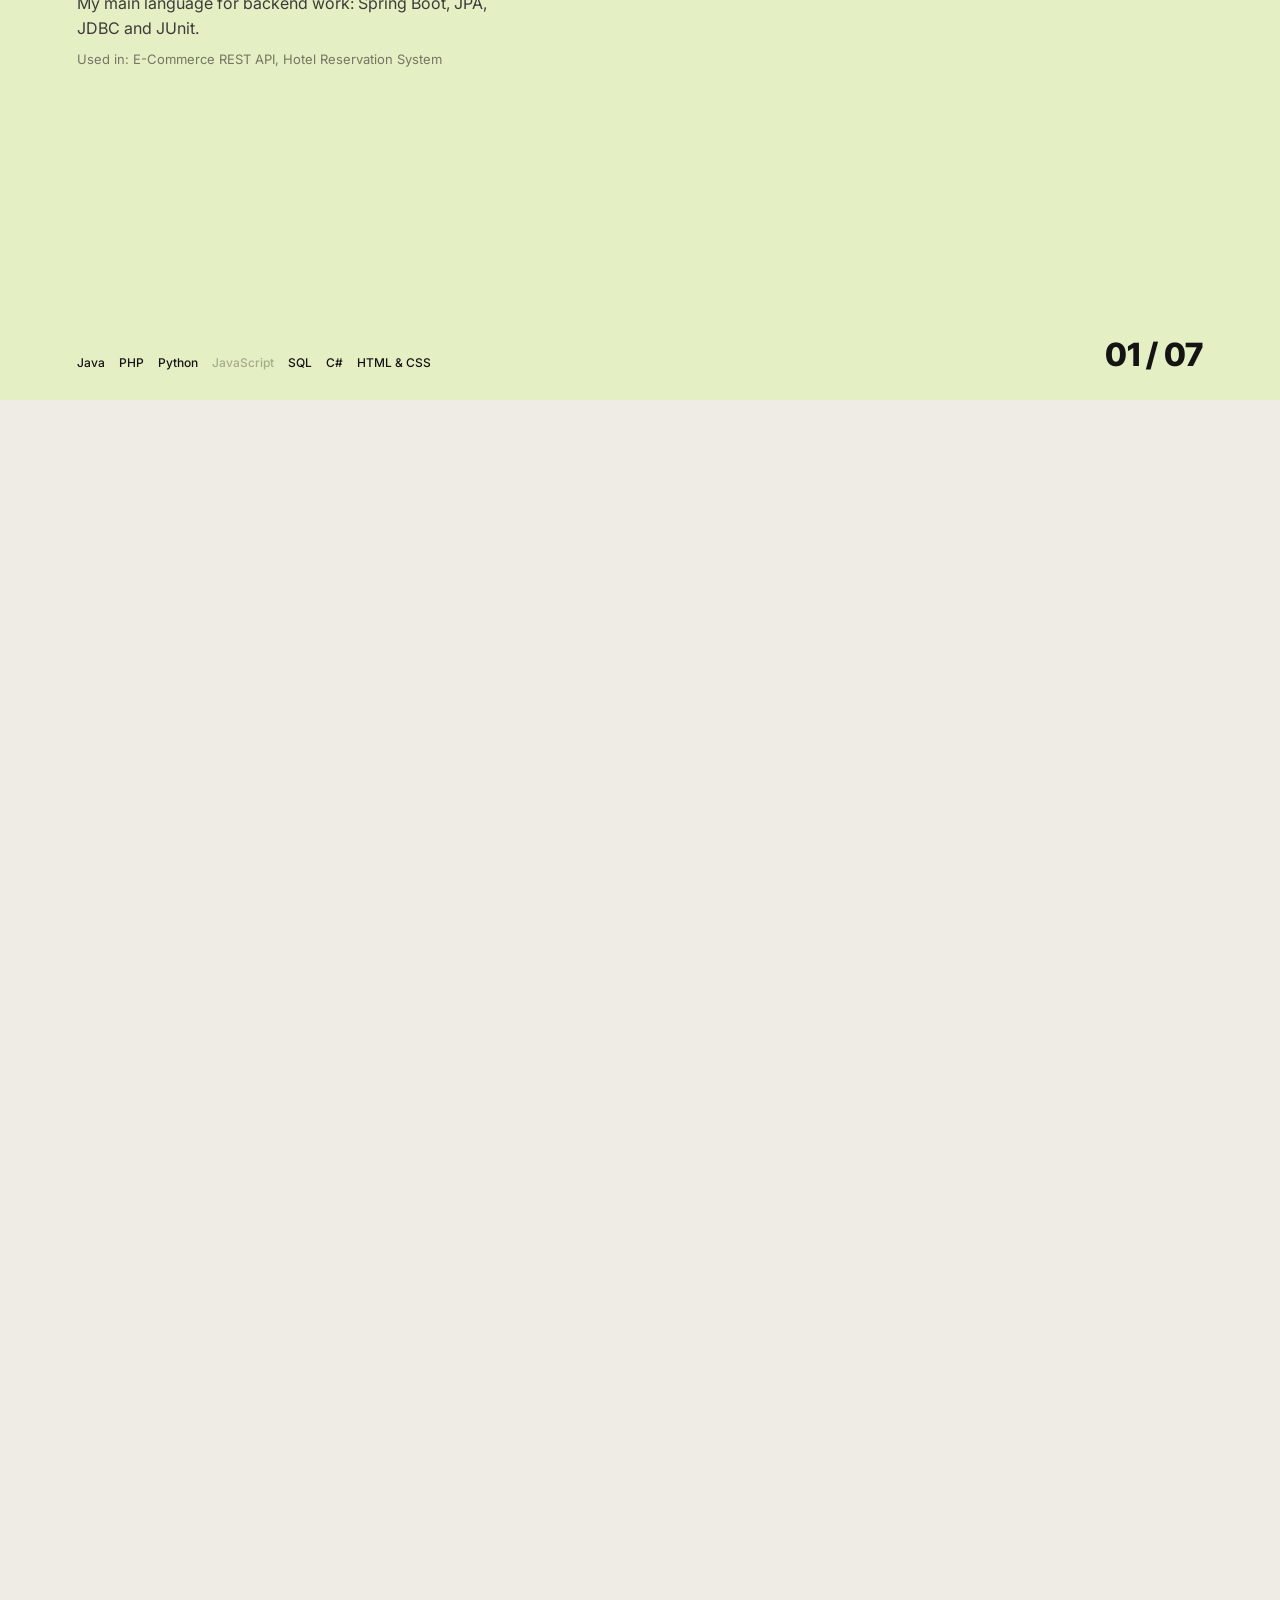
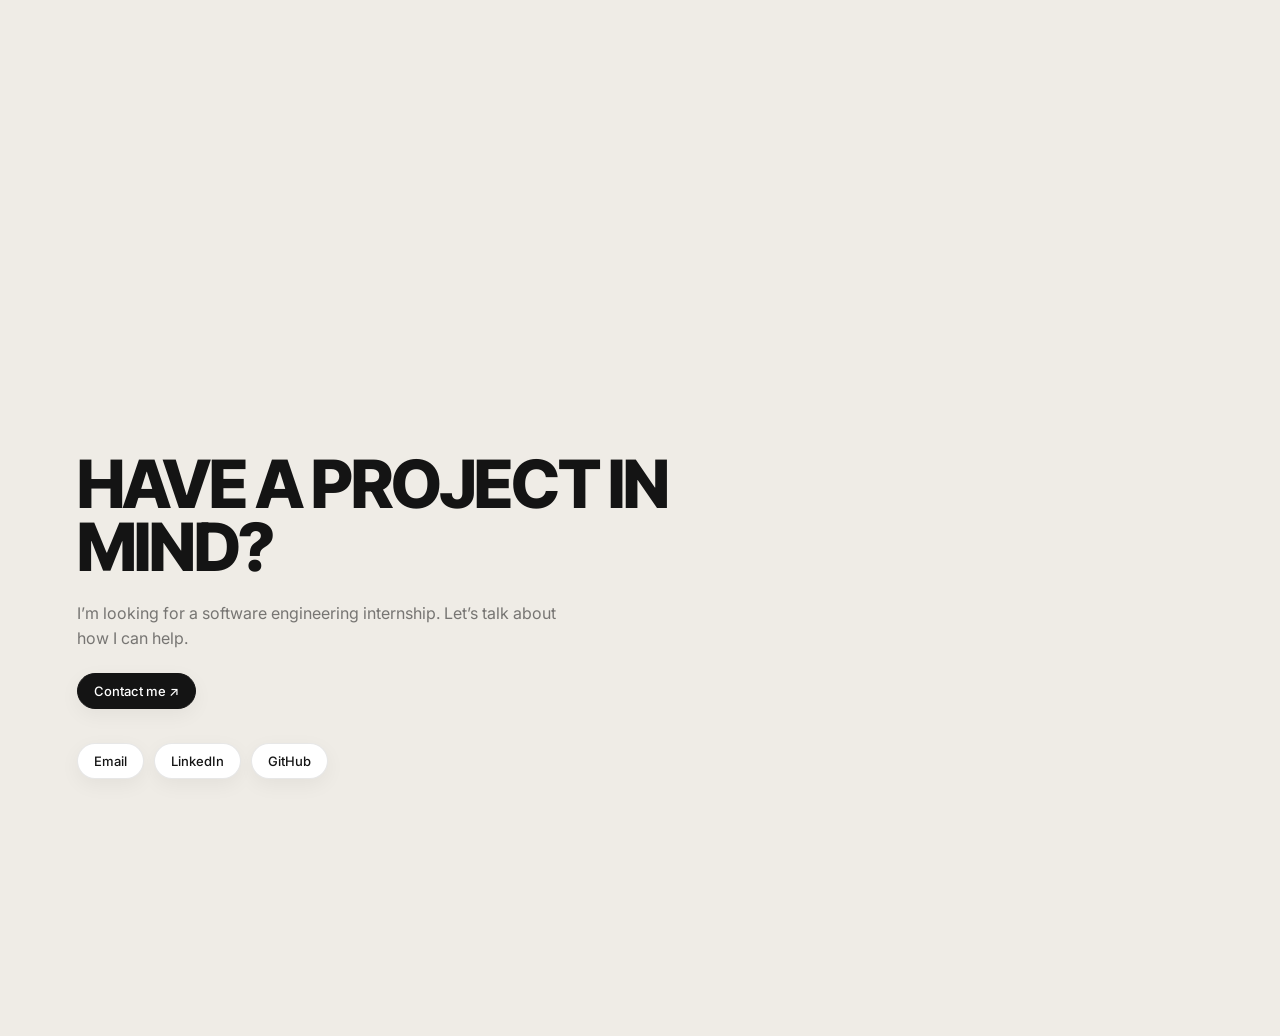
==== commit 686a1e7c: "VHS projects shelf" ====
--- a/index.html
+++ b/index.html
@@ -3,8 +3,8 @@
 <title>Fathima Wafa Yazeer | Software Engineering Student</title>
 <meta name="description" content="Portfolio of Fathima Wafa Yazeer, HND Software Engineering student at NIBM, looking for a software engineering internship.">
 <link rel="preconnect" href="https://fonts.googleapis.com"><link rel="preconnect" href="https://fonts.gstatic.com" crossorigin>
-<link href="https://fonts.googleapis.com/css2?family=Inter+Tight:wght@500;700;800&family=Inter:wght@400;500&display=swap" rel="stylesheet">
-<meta name="theme-color" content="#efece6"><link rel="icon" href="data:image/svg+xml,%3Csvg xmlns=%27http://www.w3.org/2000/svg%27 viewBox=%270 0 64 64%27%3E%3Crect width=%2764%27 height=%2764%27 rx=%2716%27 fill=%27%23141414%27/%3E%3Ctext x=%2732%27 y=%2742%27 font-size=%2726%27 font-family=%27Arial%27 font-weight=%27700%27 text-anchor=%27middle%27 fill=%27%23efece6%27%3EWY%3C/text%3E%3C/svg%3E"><link rel="stylesheet" href="styles.css?v=3"></head>
+<link href="https://fonts.googleapis.com/css2?family=Inter+Tight:wght@500;700;800&family=Inter:wght@400;500&family=Newsreader:ital,opsz,wght@0,6..72,400;1,6..72,400&display=swap" rel="stylesheet">
+<meta name="theme-color" content="#efece6"><link rel="icon" href="data:image/svg+xml,%3Csvg xmlns=%27http://www.w3.org/2000/svg%27 viewBox=%270 0 64 64%27%3E%3Crect width=%2764%27 height=%2764%27 rx=%2716%27 fill=%27%23141414%27/%3E%3Ctext x=%2732%27 y=%2742%27 font-size=%2726%27 font-family=%27Arial%27 font-weight=%27700%27 text-anchor=%27middle%27 fill=%27%23efece6%27%3EWY%3C/text%3E%3C/svg%3E"><link rel="stylesheet" href="styles.css?v=4"></head>
 <body>
 <div class="gd"><i></i><i></i><i></i></div>
 <div id="stage" aria-hidden="true"><img id="body" src="images/character.png" alt=""><img id="head" src="images/character.png" alt=""></div>
@@ -25,9 +25,15 @@
 <div class="row"><span>A/L</span><span>Physical Science stream, 2024</span></div>
 <div class="row"><span>Certificates</span><span>Web Development, English</span></div></div></section>
 
-<section class="sec" id="projects"><div class="col rv"><div class="tabs"><div class="tr" id="tr"></div></div>
-<p class="pl" id="ps" style="margin-bottom:0"></p><h2 id="pt"></h2><p id="pd"></p>
-<a class="pl dk" href="https://github.com/wafa-yazeer" target="_blank" rel="noopener">More on GitHub ↗</a></div></section>
+<section class="shelf-sec" id="projects" aria-label="Projects">
+<div class="grain"></div>
+<nav class="dec" id="dec" aria-label="Project types"><i id="ind"></i></nav>
+<div class="shelf" id="shelf" role="region" aria-label="Project shelf"><div class="stage" id="sg"></div></div>
+<button class="play" id="play" type="button" aria-label="Open project"><svg width="12" height="14" viewBox="0 0 12 14"><path d="M0 0L12 7L0 14Z" fill="currentColor"/></svg></button>
+<div class="cap" id="cap" aria-live="polite"><div class="mk t" id="ct"></div><div class="mk lbl s" id="cs"></div><div class="mk y" id="cy"></div></div>
+<button class="ar l" id="pl" type="button" aria-label="Previous project"><svg width="18" height="10" viewBox="0 0 18 10" fill="none" stroke="currentColor" stroke-width="1.2"><path d="M5 1L1 5L5 9M1 5H17"/></svg></button>
+<button class="ar r" id="pr" type="button" aria-label="Next project"><svg width="18" height="10" viewBox="0 0 18 10" fill="none" stroke="currentColor" stroke-width="1.2"><path d="M13 1L17 5L13 9M17 5H1"/></svg></button>
+</section>
 
 <div class="lg" id="languages"><div class="lgs"></div></div>
 
@@ -35,4 +41,7 @@
 <p>I’m looking for a software engineering internship. Let’s talk about how I can help.</p>
 <a class="pl dk" href="mailto:wafayazeer@gmail.com">Contact me ↗</a>
 <div class="soc"><a class="pl" href="mailto:wafayazeer@gmail.com">Email</a><a class="pl" href="https://linkedin.com/in/wafa-yazeer633369377" target="_blank" rel="noopener">LinkedIn</a><a class="pl" href="https://github.com/wafa-yazeer" target="_blank" rel="noopener">GitHub</a></div></div></section>
-<script src="app.js?v=3"></script></body></html>
+<div class="detail" id="dt" role="dialog" aria-modal="true" aria-label="Project details"><button class="box lbl cl" id="cl" type="button">Close</button>
+<div class="dl"><div class="dm"><p class="lbl cob" id="d1"></p></div><div class="dm"><h2 id="d2"></h2></div><div class="dm"><p class="lbl mut" id="d3"></p></div><div class="dm"><p class="syn" id="d4"></p></div><div class="dm"><p class="cr" id="d5"></p></div><div class="dm"><a class="box lbl wb" id="d6" href="https://github.com/wafa-yazeer" target="_blank" rel="noopener">View on GitHub ↗</a></div></div>
+<div class="dp"><svg id="dpv" viewBox="0 0 474 900" aria-hidden="true"></svg></div></div>
+<script src="app.js?v=4"></script></body></html>
--- a/styles.css
+++ b/styles.css
@@ -1,4 +1,4 @@
-:root{--bg:#efece6;--ink:#141414;--mut:rgba(20,20,20,.55);--ln:rgba(20,20,20,.1);--d:"Inter Tight",system-ui,sans-serif;--s:"Inter",system-ui,sans-serif}
+:root{--cob:#1f3fb0;--ease:cubic-bezier(.2,.8,.2,1);--n:"Newsreader",Georgia,serif;--bg:#efece6;--ink:#141414;--mut:rgba(20,20,20,.55);--ln:rgba(20,20,20,.1);--d:"Inter Tight",system-ui,sans-serif;--s:"Inter",system-ui,sans-serif}
 *{box-sizing:border-box;margin:0;padding:0}
 html{scroll-behavior:smooth}
 body{background:var(--bg);color:var(--ink);font:400 16px/1.55 var(--s);-webkit-font-smoothing:antialiased;overflow-x:hidden;overflow-x:clip}
@@ -30,12 +30,6 @@
 .col>p{color:var(--mut);max-width:30em;margin-bottom:22px}
 .row{display:grid;grid-template-columns:110px 1fr;gap:14px;padding:12px 0;border-top:1px solid var(--ln);font-size:14.5px}.row span:first-child{color:var(--mut)}
 .chips{display:flex;flex-wrap:wrap;gap:6px;margin-top:18px}.chip{font-size:12.5px;padding:4px 12px;border-radius:99px;background:#fff;border:1px solid var(--ln)}
-.tabs{overflow:hidden;width:100%;margin-bottom:34px;-webkit-mask-image:linear-gradient(90deg,#000 80%,transparent);mask-image:linear-gradient(90deg,#000 80%,transparent)}
-.tr{display:flex;transition:transform .9s cubic-bezier(.65,0,.2,1)}
-.tb{flex:none;width:250px;height:54px;display:flex;align-items:center;gap:12px;padding:0 14px;border:1px solid transparent;color:rgba(20,20,20,.25);font:500 14px var(--s);cursor:pointer;transition:color .5s}
-.tb b{font-weight:500;font-size:12px}.tb.on{color:var(--ink);border-color:var(--ink)}.tb.gone{color:transparent}
-#pt{font-size:clamp(34px,4.4vw,72px);margin:14px 0 14px;min-height:2em;text-transform:uppercase}
-#pd{color:#3d3c39;min-height:5.5em;transition:opacity .4s}
 .lg{height:calc(100vh + var(--n)*72vh)}
 .lgs{position:sticky;top:0;height:100vh;height:100svh;overflow:hidden;transition:background .7s}
 .lw{position:absolute;inset:0;display:flex;flex-direction:column;align-items:flex-start;justify-content:center;padding:0 6%;will-change:transform,opacity;z-index:3}
@@ -50,6 +44,8 @@
 .soc{display:flex;flex-wrap:wrap;gap:10px;margin-top:34px}
 .cur{position:fixed;left:0;top:0;z-index:99;pointer-events:none;width:34px;height:34px;margin:-17px 0 0 -17px;border:1px solid var(--ink);border-radius:50%;display:grid;place-items:center;font:500 13px var(--s);opacity:0;transition:width .25s,height .25s,margin .25s,background .25s,opacity .3s}
 .cur.on{opacity:1}.cur.big{width:78px;height:78px;margin:-39px 0 0 -39px;color:var(--ink)}
+.cur.spine{width:24px;height:24px;margin:-12px 0 0 -12px}
+.cur.open{width:92px;height:92px;margin:-46px 0 0 -46px;background:var(--cob);border-color:var(--cob);color:#fff}
 .rv{opacity:0;transform:translateY(24px);transition:opacity .9s cubic-bezier(.2,.7,.2,1),transform .9s cubic-bezier(.2,.7,.2,1)}.rv.in{opacity:1;transform:none}
 @media (pointer:coarse){.cur{display:none}}
 .mb{display:none;cursor:pointer;border:1px solid var(--ln)}
@@ -66,10 +62,52 @@
  .hero h1 span{display:block}
  .hl{left:5%;right:5%;max-width:none;bottom:3.5vh;padding:14px 16px;border-radius:20px;background:rgba(239,236,230,.88)}
  .hl b{font-size:22px}
- .tb{width:210px}.tabs{margin-bottom:22px}
- #pt{font-size:34px;min-height:0;margin:12px 0}#pd{min-height:0;margin-bottom:18px}
  .lw h1{font-size:13vw}.lw p{background:rgba(239,236,230,.88);padding:4px 0}.ls{display:none}
  .lw{justify-content:flex-end;padding-bottom:12vh}
  .cnt{font-size:22px;bottom:18px}
 }
+
+/* projects shelf */
+.shelf-sec{position:relative;height:100vh;height:100svh;overflow:hidden;z-index:3;background:var(--bg);user-select:none;-webkit-user-select:none}
+.grain{position:absolute;inset:0;z-index:40;pointer-events:none;opacity:.55;mix-blend-mode:multiply;background-image:url("data:image/svg+xml,%3Csvg xmlns='http://www.w3.org/2000/svg' width='220' height='220'%3E%3Cfilter id='n'%3E%3CfeTurbulence type='fractalNoise' baseFrequency='.85' numOctaves='3' stitchTiles='stitch'/%3E%3CfeColorMatrix values='0 0 0 0 .45 0 0 0 0 .42 0 0 0 0 .38 0 0 0 .44 0'/%3E%3C/filter%3E%3Crect width='100%25' height='100%25' filter='url(%23n)'/%3E%3C/svg%3E")}
+.lbl{font:600 10.5px/1 var(--d);letter-spacing:.09em;text-transform:uppercase}
+.box{display:inline-flex;align-items:center;height:21px;padding:0 8px;border:1px solid rgba(20,20,20,.9);background:none;color:var(--ink);cursor:pointer}
+.dec{position:absolute;left:50%;top:calc(50% - var(--H)/2 - 86px);transform:translateX(-50%);display:flex;z-index:5}
+.dec button{position:relative;z-index:1;height:23px;padding:0 11px;margin-left:-1px;border:1px solid rgba(20,20,20,.9);background:none;color:var(--ink);cursor:pointer;white-space:nowrap;transition:color .45s}
+.dec button.on{color:#fff}
+#ind{position:absolute;left:0;top:0;height:23px;width:0;background:var(--cob);transition:width .6s var(--ease),transform .6s var(--ease)}
+.shelf{position:absolute;left:0;right:0;top:calc(50% - var(--H)/2 - 40px);height:calc(var(--H) + 80px);perspective:2200px;perspective-origin:50% 50%;touch-action:pan-y;z-index:4}
+.stage{position:absolute;left:50%;top:50%;width:0;height:0;transform-style:preserve-3d}
+.tape{position:absolute;left:0;top:0;width:0;height:0;transform-style:preserve-3d;will-change:transform;cursor:pointer}
+.f{position:absolute;top:calc(var(--H)/-2);height:var(--H);backface-visibility:hidden;-webkit-backface-visibility:hidden;border-radius:2px}
+.f>svg{display:block;width:100%;height:100%}
+.f::after{content:"";position:absolute;inset:0;background:#000;opacity:var(--shade,0);pointer-events:none;border-radius:2px}
+.sp{width:var(--ws);left:calc(var(--ws)/-2);transform:translateZ(calc(var(--cw)/2))}
+.cv{width:var(--cw);left:calc(var(--cw)/-2);transform:rotateY(90deg) translateZ(calc(var(--ws)/2));box-shadow:0 30px 60px -28px rgba(20,16,10,.55)}
+.play{position:absolute;z-index:6;left:calc(50% - var(--cw)/2 - 6px);top:calc(50% + var(--H)*.36);width:42px;height:42px;margin:-21px 0 0 -21px;border-radius:50%;border:1px solid var(--cob);color:var(--cob);background:rgba(237,235,230,.75);display:grid;place-items:center;padding-left:2px;cursor:pointer;transform:scale(0);pointer-events:none}
+.cap{position:absolute;left:50%;top:calc(50% + var(--H)/2 + 30px);transform:translateX(-50%);width:min(92vw,760px);display:flex;flex-direction:column;gap:9px;text-align:center;pointer-events:none;z-index:5}
+.mk{position:relative;overflow:hidden;width:100%}
+.mk span{position:absolute;left:0;right:0;top:0;white-space:nowrap}
+.mk.t{height:36px;font:400 31px/1.12 var(--n);letter-spacing:-.01em}
+.mk.s{height:14px;color:var(--cob);font-weight:500}
+.mk.y{height:15px;font:500 11px/1.3 var(--d);letter-spacing:.08em;text-transform:uppercase}
+.ar{position:absolute;z-index:6;top:calc(50% + var(--H)/2 + 40px);width:44px;height:44px;margin-top:-4px;display:grid;place-items:center;border:0;background:none;color:var(--ink);cursor:pointer}
+.ar.l{left:20px}.ar.r{right:20px}
+.detail{position:fixed;inset:0;z-index:60;background:#f4f2ed;visibility:hidden;display:grid;grid-template-columns:1fr 1fr;gap:4vw;padding:110px 6vw 56px 7vw;align-items:center}
+.cl{position:absolute;left:32px;top:31px}
+.dl{display:flex;flex-direction:column;gap:18px;max-width:520px;justify-self:end}
+.dm{overflow:hidden}.dm>*{display:block;will-change:transform}
+.cob{color:var(--cob);font-weight:500}.mut{color:#6d6a63;font-weight:500}
+.dl h2{font:400 clamp(44px,5.4vw,84px)/1 var(--n);letter-spacing:-.025em}
+.syn{font:400 17px/1.5 var(--n);max-width:42ch}
+.cr{font:italic 400 15px/1.4 var(--n);color:#6d6a63}
+.dm>.wb{display:flex;align-items:center}.wb{height:44px;padding:0 20px;border-color:var(--cob);color:var(--cob);margin-top:10px;width:max-content;text-decoration:none}
+.dp{height:min(100%,78vh);aspect-ratio:474/900;justify-self:start;align-self:center}
+.dp>svg{width:100%;height:100%;display:block}
+@media (max-width:767px){
+ .mk.t{font-size:24px}.ar.l{left:6px}.ar.r{right:6px}.dec{top:calc(50% - var(--H)/2 - 70px)}.dec button{padding:0 7px;font-size:9px}
+ .detail{grid-template-columns:1fr;overflow-y:auto;padding:84px 22px 40px;gap:24px;align-items:start}
+ .dp{order:-1;height:46svh;justify-self:center}.dl{justify-self:stretch;max-width:none}
+ .dl h2{font-size:42px}.syn{font-size:16px}.cl{left:16px;top:21px}
+}
 @media (prefers-reduced-motion:reduce){.rv{opacity:1;transform:none;transition:none}}
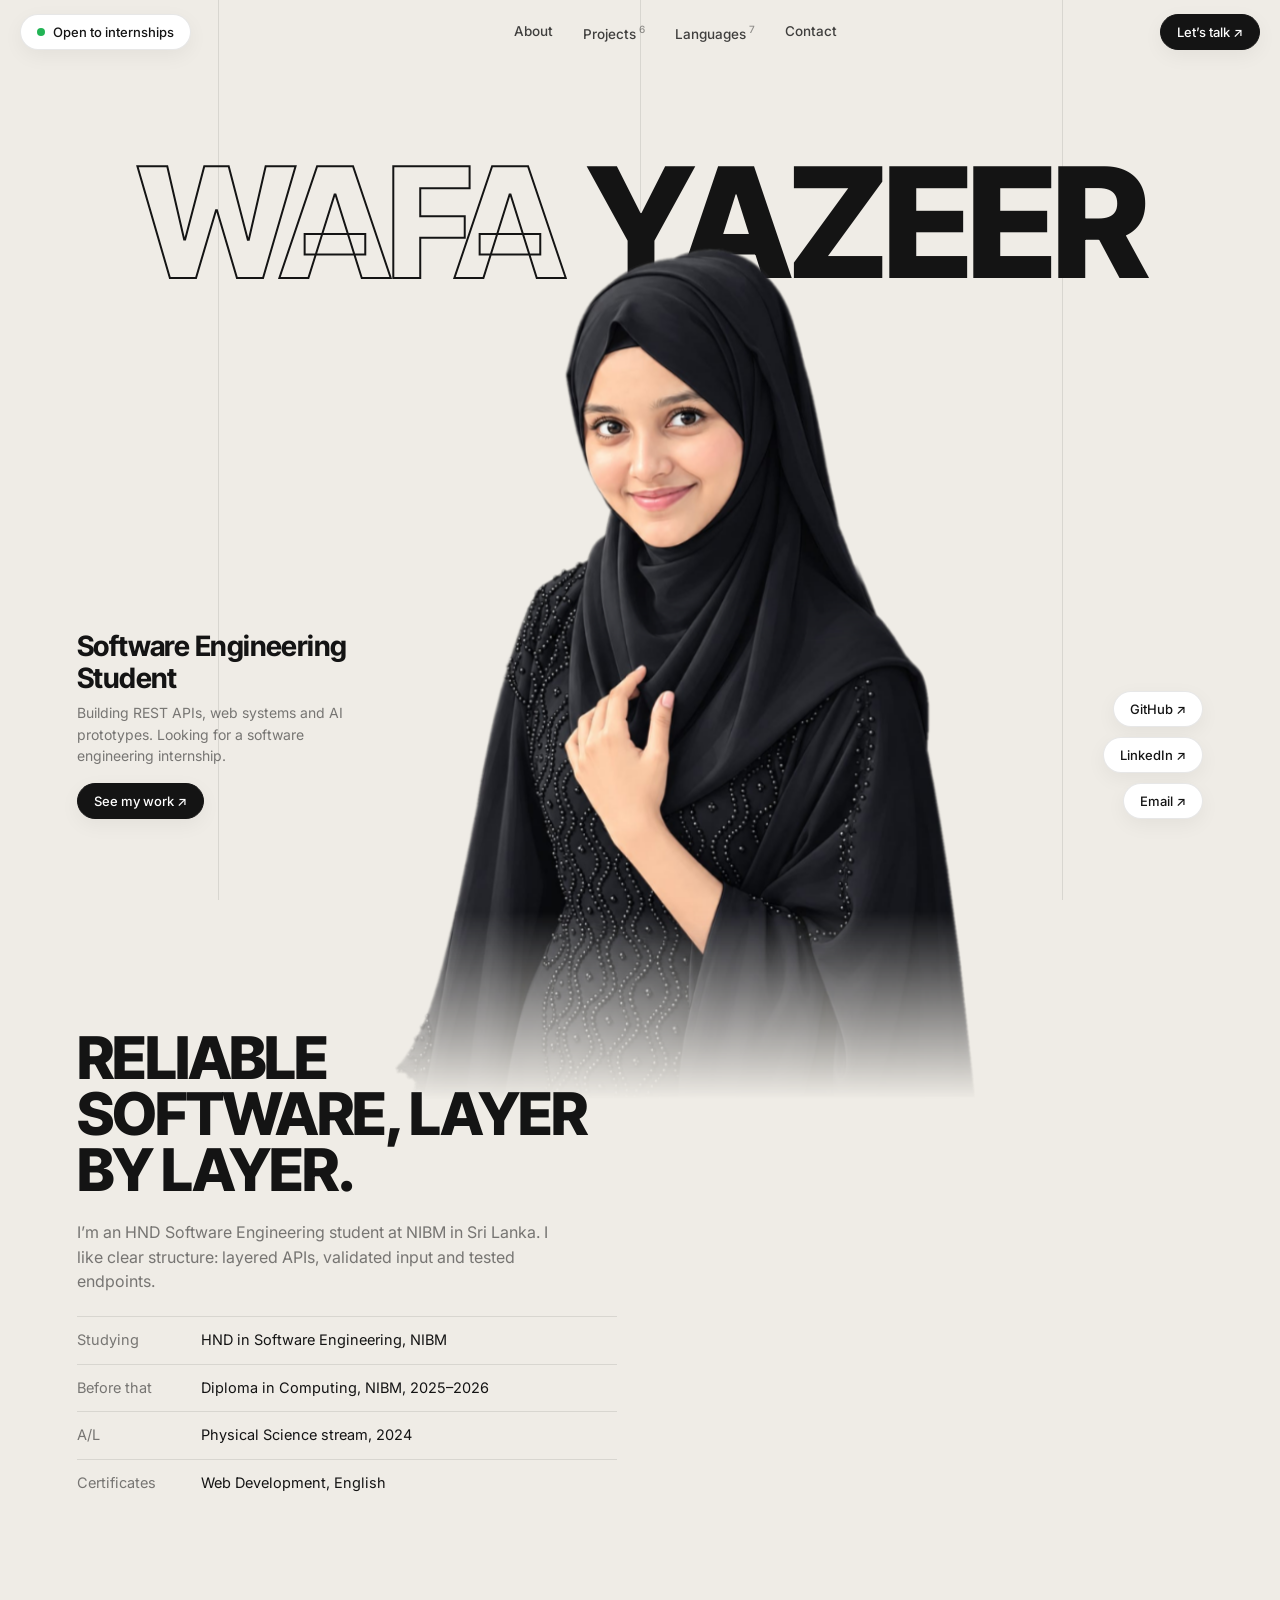
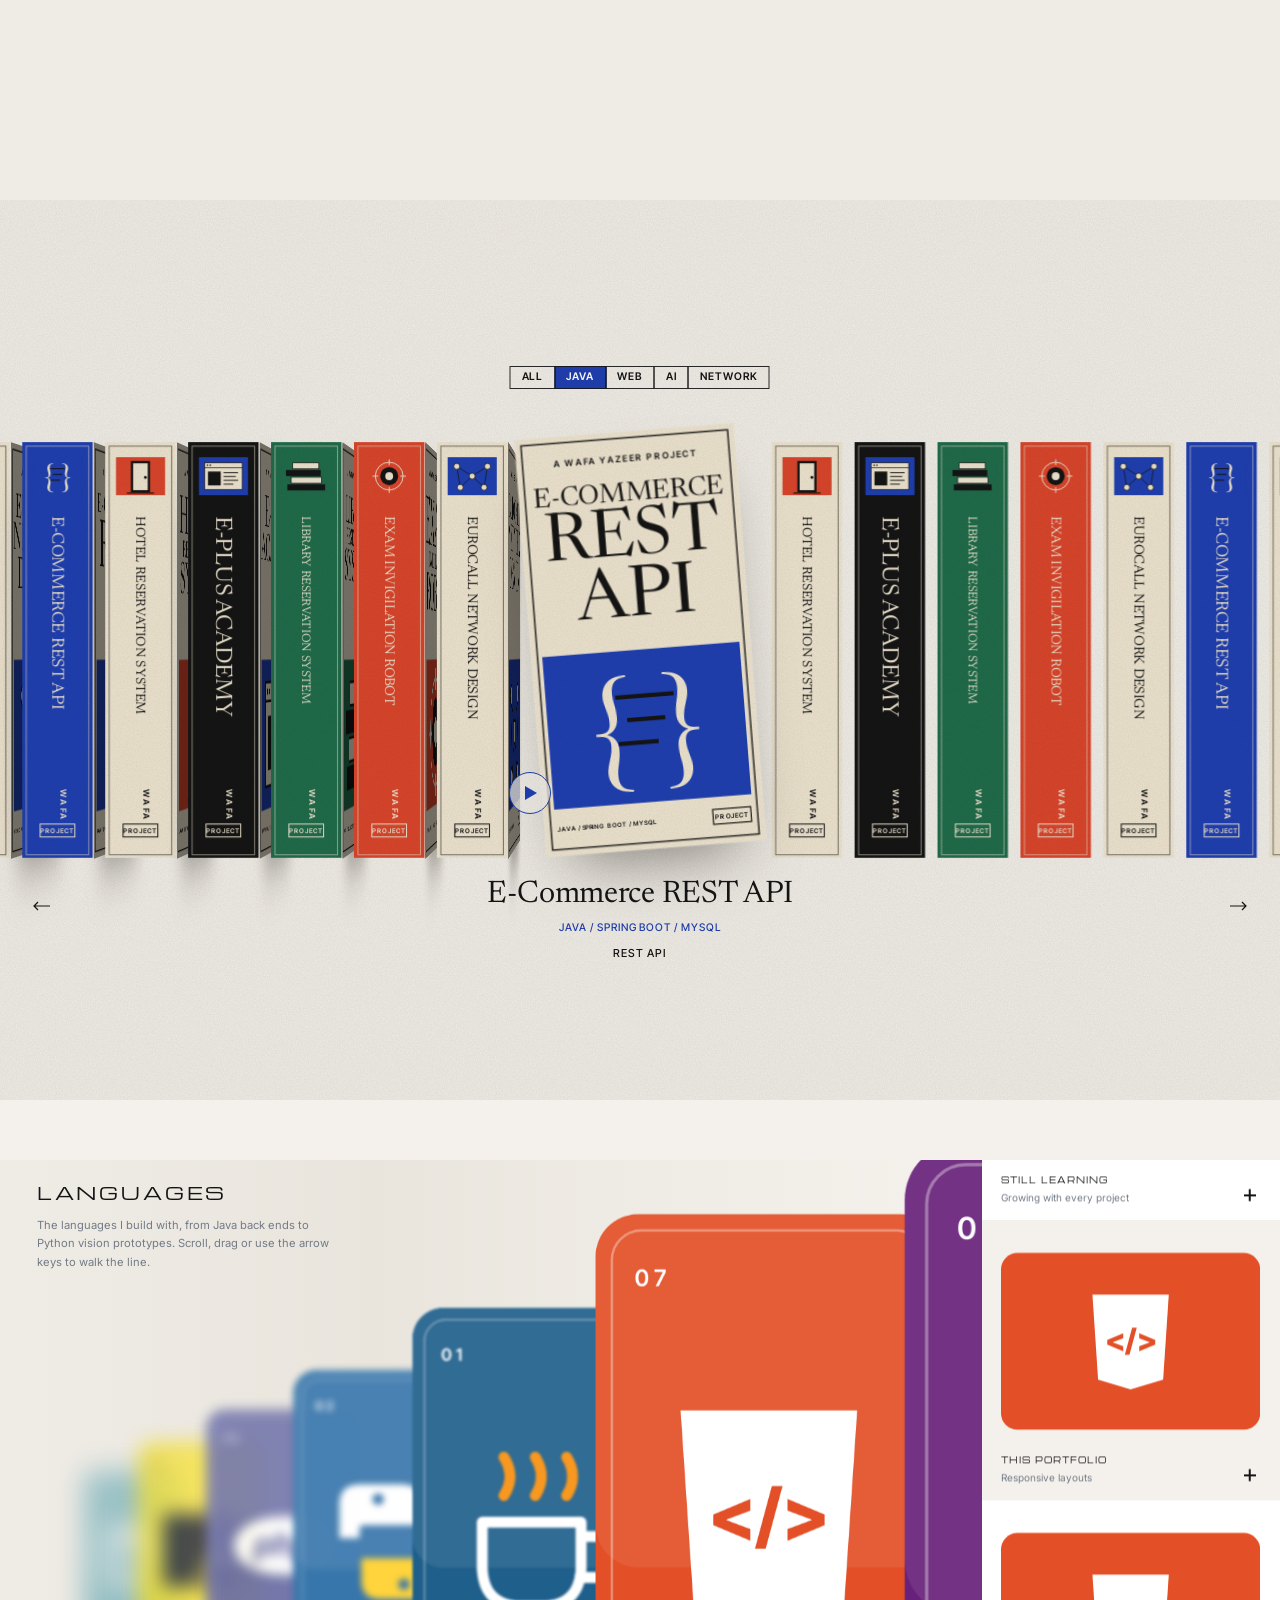
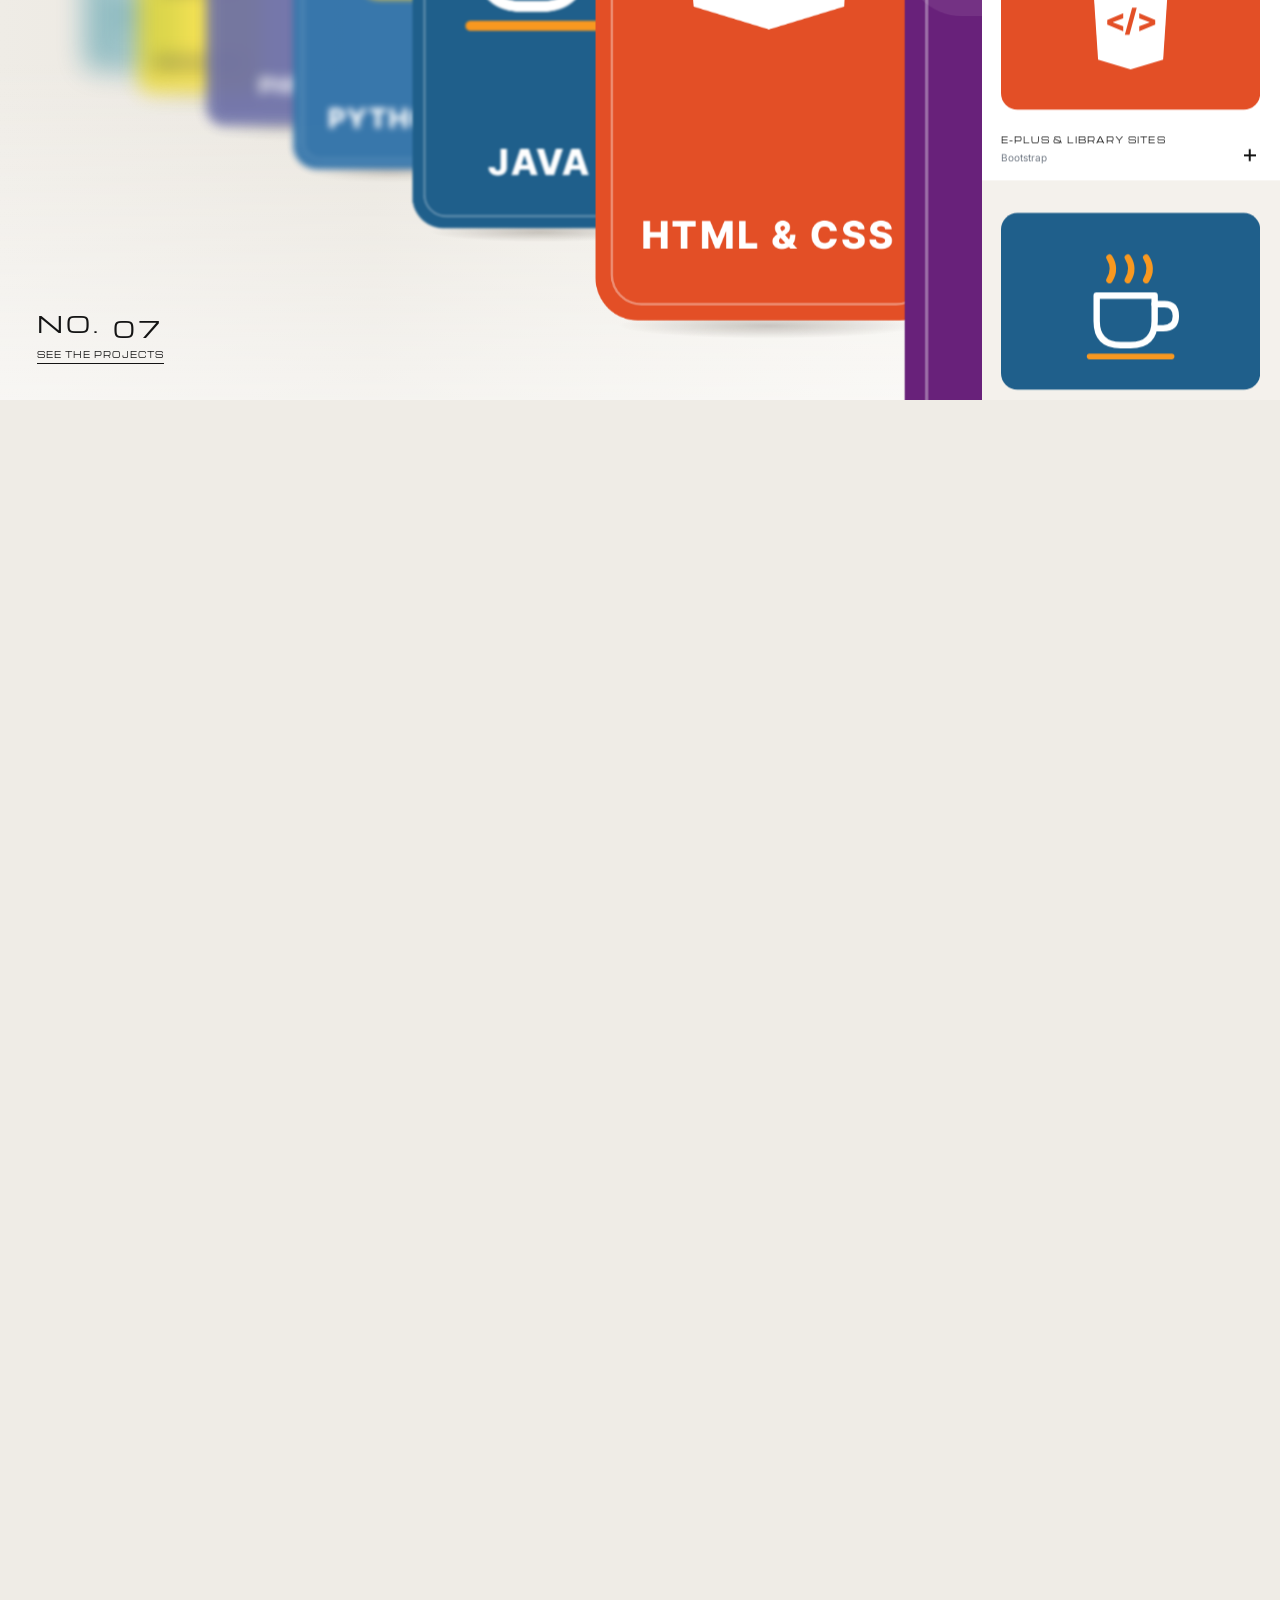
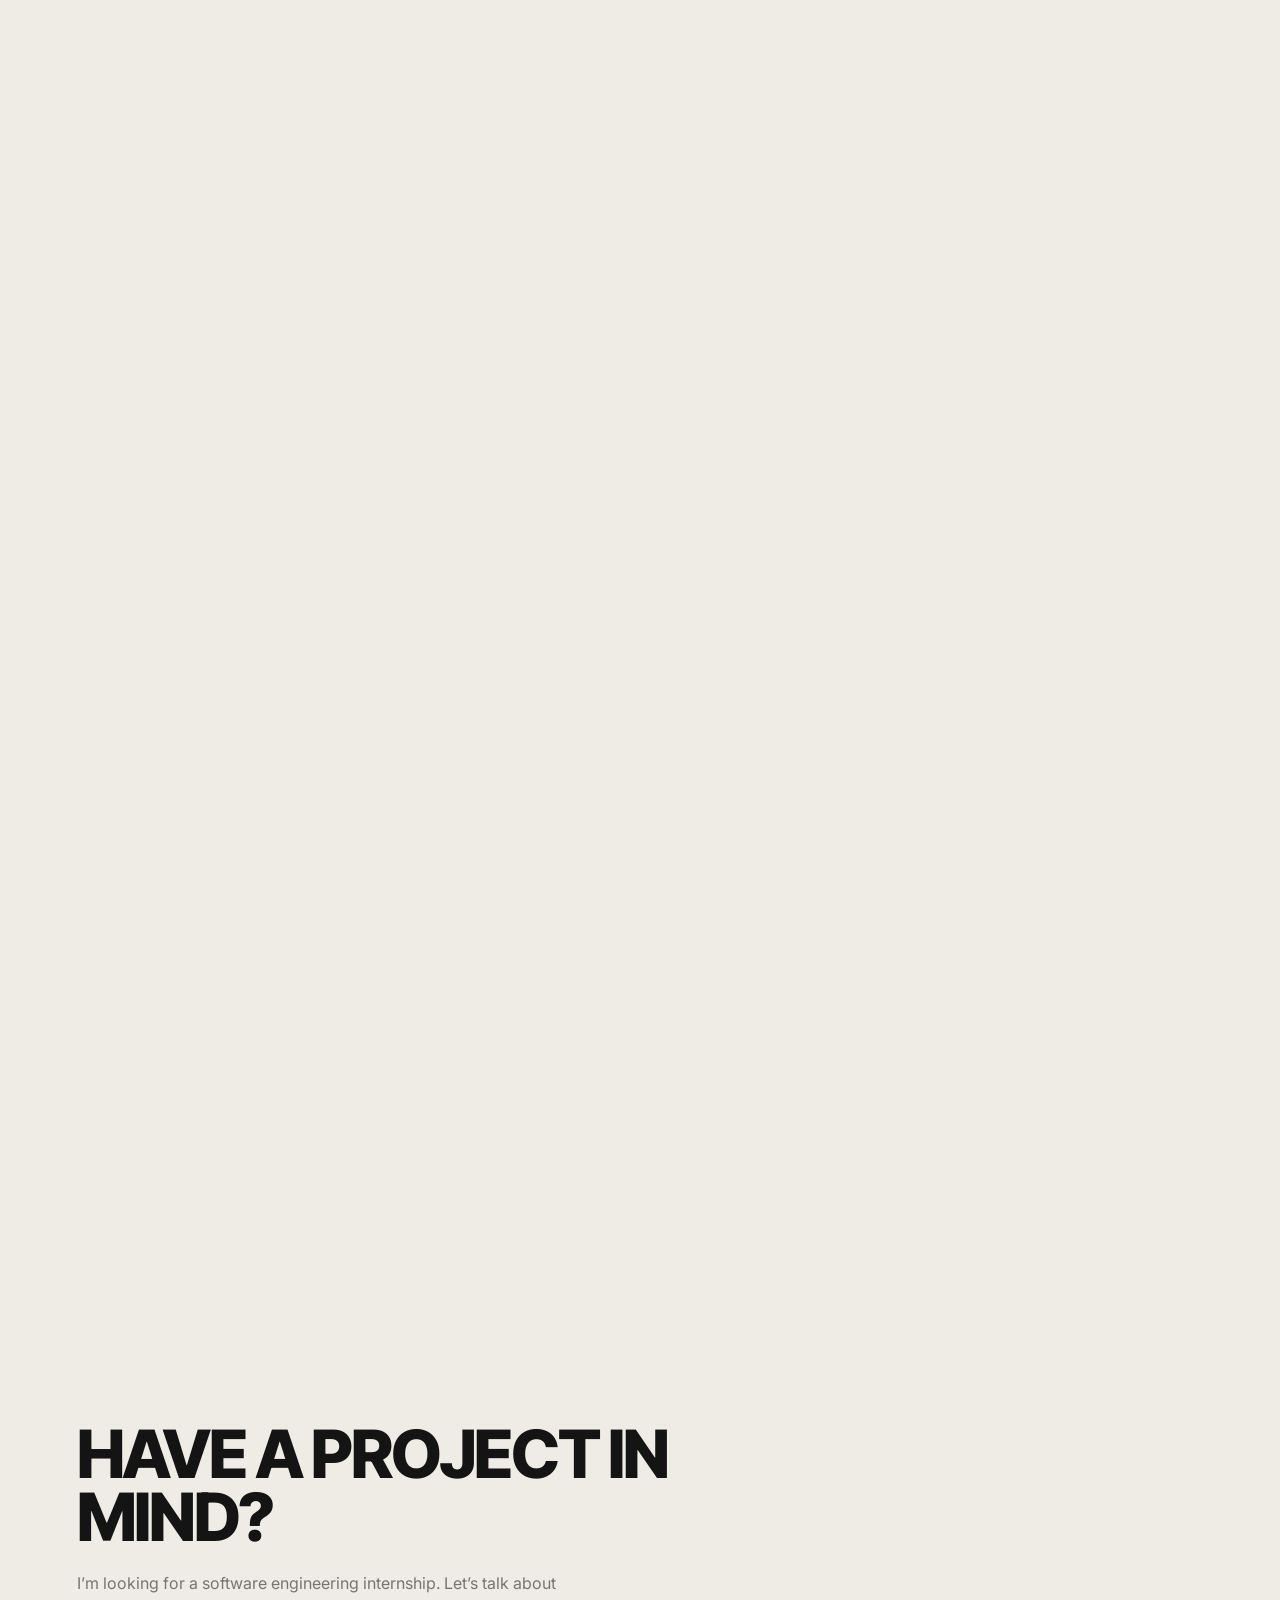
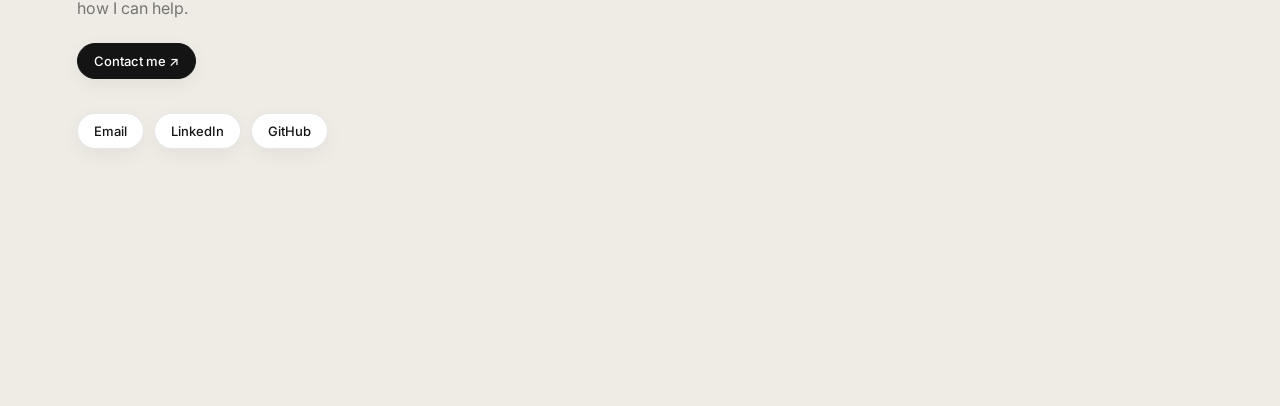
==== commit 1c00cb89: "languages runway" ====
--- a/index.html
+++ b/index.html
@@ -3,8 +3,8 @@
 <title>Fathima Wafa Yazeer | Software Engineering Student</title>
 <meta name="description" content="Portfolio of Fathima Wafa Yazeer, HND Software Engineering student at NIBM, looking for a software engineering internship.">
 <link rel="preconnect" href="https://fonts.googleapis.com"><link rel="preconnect" href="https://fonts.gstatic.com" crossorigin>
-<link href="https://fonts.googleapis.com/css2?family=Inter+Tight:wght@500;700;800&family=Inter:wght@400;500&family=Newsreader:ital,opsz,wght@0,6..72,400;1,6..72,400&display=swap" rel="stylesheet">
-<meta name="theme-color" content="#efece6"><link rel="icon" href="data:image/svg+xml,%3Csvg xmlns=%27http://www.w3.org/2000/svg%27 viewBox=%270 0 64 64%27%3E%3Crect width=%2764%27 height=%2764%27 rx=%2716%27 fill=%27%23141414%27/%3E%3Ctext x=%2732%27 y=%2742%27 font-size=%2726%27 font-family=%27Arial%27 font-weight=%27700%27 text-anchor=%27middle%27 fill=%27%23efece6%27%3EWY%3C/text%3E%3C/svg%3E"><link rel="stylesheet" href="styles.css?v=4"></head>
+<link href="https://fonts.googleapis.com/css2?family=Inter+Tight:wght@500;700;800&family=Inter:wght@400;500&family=Michroma&family=Newsreader:ital,opsz,wght@0,6..72,400;1,6..72,400&display=swap" rel="stylesheet">
+<meta name="theme-color" content="#efece6"><link rel="icon" href="data:image/svg+xml,%3Csvg xmlns=%27http://www.w3.org/2000/svg%27 viewBox=%270 0 64 64%27%3E%3Crect width=%2764%27 height=%2764%27 rx=%2716%27 fill=%27%23141414%27/%3E%3Ctext x=%2732%27 y=%2742%27 font-size=%2726%27 font-family=%27Arial%27 font-weight=%27700%27 text-anchor=%27middle%27 fill=%27%23efece6%27%3EWY%3C/text%3E%3C/svg%3E"><link rel="stylesheet" href="styles.css?v=5"></head>
 <body>
 <div class="gd"><i></i><i></i><i></i></div>
 <div id="stage" aria-hidden="true"><img id="body" src="images/character.png" alt=""><img id="head" src="images/character.png" alt=""></div>
@@ -35,7 +35,11 @@
 <button class="ar r" id="pr" type="button" aria-label="Next project"><svg width="18" height="10" viewBox="0 0 18 10" fill="none" stroke="currentColor" stroke-width="1.2"><path d="M13 1L17 5L13 9M17 5H1"/></svg></button>
 </section>
 
-<div class="lg" id="languages"><div class="lgs"></div></div>
+<div class="lgw" id="languages"><section class="run" id="run" aria-label="Languages">
+<div class="stg" id="stg" tabindex="0" aria-label="Languages. Scroll, drag or use the arrow keys to change language."><div class="ln" id="ln"></div>
+<div class="in2"><h2>Languages</h2><p>The languages I build with, from Java back ends to Python vision prototypes. Scroll, drag or use the arrow keys to walk the line.</p></div>
+<div class="tg2"><div class="lk2" aria-live="polite"><span>No.</span><span class="wn2"><span class="rl2" id="rl2"></span></span></div><a class="sh2" href="#projects">See the projects</a></div></div>
+<aside class="rail2" id="rl" aria-label="Where I use it"></aside></section></div>
 
 <section class="sec ct" id="contact"><div class="col rv"><h2>Have a project in mind?</h2>
 <p>I’m looking for a software engineering internship. Let’s talk about how I can help.</p>
@@ -44,4 +48,4 @@
 <div class="detail" id="dt" role="dialog" aria-modal="true" aria-label="Project details"><button class="box lbl cl" id="cl" type="button">Close</button>
 <div class="dl"><div class="dm"><p class="lbl cob" id="d1"></p></div><div class="dm"><h2 id="d2"></h2></div><div class="dm"><p class="lbl mut" id="d3"></p></div><div class="dm"><p class="syn" id="d4"></p></div><div class="dm"><p class="cr" id="d5"></p></div><div class="dm"><a class="box lbl wb" id="d6" href="https://github.com/wafa-yazeer" target="_blank" rel="noopener">View on GitHub ↗</a></div></div>
 <div class="dp"><svg id="dpv" viewBox="0 0 474 900" aria-hidden="true"></svg></div></div>
-<script src="app.js?v=4"></script></body></html>
+<script src="app.js?v=5"></script></body></html>
--- a/styles.css
+++ b/styles.css
@@ -44,6 +44,7 @@
 .soc{display:flex;flex-wrap:wrap;gap:10px;margin-top:34px}
 .cur{position:fixed;left:0;top:0;z-index:99;pointer-events:none;width:34px;height:34px;margin:-17px 0 0 -17px;border:1px solid var(--ink);border-radius:50%;display:grid;place-items:center;font:500 13px var(--s);opacity:0;transition:width .25s,height .25s,margin .25s,background .25s,opacity .3s}
 .cur.on{opacity:1}.cur.big{width:78px;height:78px;margin:-39px 0 0 -39px;color:var(--ink)}
+.cur.drag{width:84px;height:34px;margin:-17px 0 0 -42px}
 .cur.spine{width:24px;height:24px;margin:-12px 0 0 -12px}
 .cur.open{width:92px;height:92px;margin:-46px 0 0 -46px;background:var(--cob);border-color:var(--cob);color:#fff}
 .rv{opacity:0;transform:translateY(24px);transition:opacity .9s cubic-bezier(.2,.7,.2,1),transform .9s cubic-bezier(.2,.7,.2,1)}.rv.in{opacity:1;transform:none}
@@ -110,4 +111,30 @@
  .dp{order:-1;height:46svh;justify-self:center}.dl{justify-self:stretch;max-width:none}
  .dl h2{font-size:42px}.syn{font-size:16px}.cl{left:16px;top:21px}
 }
+
+/* languages runway */
+.lgw{position:relative;height:calc(100vh + var(--n,7)*62vh);height:calc(100svh + var(--n,7)*62svh)}
+.run{--u:min(calc(100vw/1600),calc(100vh/900));position:sticky;top:0;height:100vh;height:100svh;z-index:3;display:grid;grid-template-columns:1fr calc(372*var(--u));padding-top:60px;background:#f4f1ec}
+.stg{position:relative;overflow:hidden;min-width:0;touch-action:pan-y;user-select:none;-webkit-user-select:none;outline:0;background:linear-gradient(transparent 60%,rgba(255,255,255,.55) 100%),linear-gradient(90deg,#efece6 0%,#e9e5dd 38%,#eeebe4 62%,#f5f2ed 100%)}
+.ln{position:absolute;inset:0}
+.fg{position:absolute;left:0;top:0;transform-origin:0 0;will-change:transform,filter;cursor:grab}
+.fg svg{display:block;position:relative;width:100%;height:100%}
+.fg:before{content:"";position:absolute;left:8%;right:8%;bottom:-1.6%;height:3.6%;border-radius:50%;background:radial-gradient(closest-side,rgba(70,60,50,.26),transparent)}
+.in2{position:absolute;z-index:2;left:calc(46*var(--u));top:calc(28*var(--u));width:calc(390*var(--u));pointer-events:none}
+.in2 h2{font:400 calc(22*var(--u))/1.2 Michroma,var(--d);letter-spacing:.16em;text-transform:uppercase;white-space:nowrap}
+.in2 p{margin-top:calc(16*var(--u));font:400 calc(14*var(--u))/1.62 var(--s);color:#737b86}
+.tg2{position:absolute;z-index:2;left:calc(46*var(--u));bottom:calc(44*var(--u))}
+.lk2{display:flex;gap:.5em;font:400 calc(29*var(--u))/calc(38*var(--u)) Michroma,var(--d);letter-spacing:.14em;text-transform:uppercase;pointer-events:none}
+.wn2{height:calc(38*var(--u));overflow:hidden}.rl2{display:block;will-change:transform}.rl2 b{display:block;font-weight:400;height:calc(38*var(--u))}
+.sh2{display:inline-block;margin-top:calc(13*var(--u));font:400 calc(9.5*var(--u)) Michroma,var(--d);letter-spacing:.14em;text-transform:uppercase;padding-bottom:calc(4*var(--u));border-bottom:1px solid currentColor}
+.rail2{position:relative;overflow:hidden;background:#f4f1ec;min-height:0}
+.rc{position:absolute;left:0;top:0;width:100%;display:flex;flex-direction:column;padding:calc(18*var(--u)) calc(24*var(--u));will-change:transform;background:#f4f1ec}.rc.alt{background:#fff}
+.rs{flex:1;min-height:0;display:block}.rs svg{display:block;width:100%;height:100%}
+.rm{display:grid;grid-template-columns:1fr auto;align-items:end;margin-top:calc(8*var(--u))}
+.rm h3{font:400 calc(9.5*var(--u))/1.4 Michroma,var(--d);letter-spacing:.14em;text-transform:uppercase}
+.rm span{display:block;grid-column:1;margin-top:calc(6*var(--u));font-size:calc(12.5*var(--u));color:#737b86}
+.ra{grid-column:2;grid-row:1/3;width:calc(26*var(--u));height:calc(26*var(--u));position:relative;transition:transform .2s}
+.ra:before,.ra:after{content:"";position:absolute;left:50%;top:50%;width:calc(15*var(--u));height:1.5px;margin:-.75px 0 0 calc(-7.5*var(--u));background:#141414}
+.ra:after{transform:rotate(90deg)}.ra:hover{transform:rotate(90deg)}
+@media (max-width:820px){.run{--u:1px;grid-template-columns:1fr;grid-template-rows:1fr 190px}.in2{left:16px;top:18px;width:calc(100% - 32px)}.in2 h2{font-size:17px}.in2 p{display:none}.tg2{left:16px;bottom:18px}.lk2{font-size:22px;line-height:30px}.wn2,.rl2 b{height:30px}.rc{width:160px;height:100%;padding:12px}}
 @media (prefers-reduced-motion:reduce){.rv{opacity:1;transform:none;transition:none}}
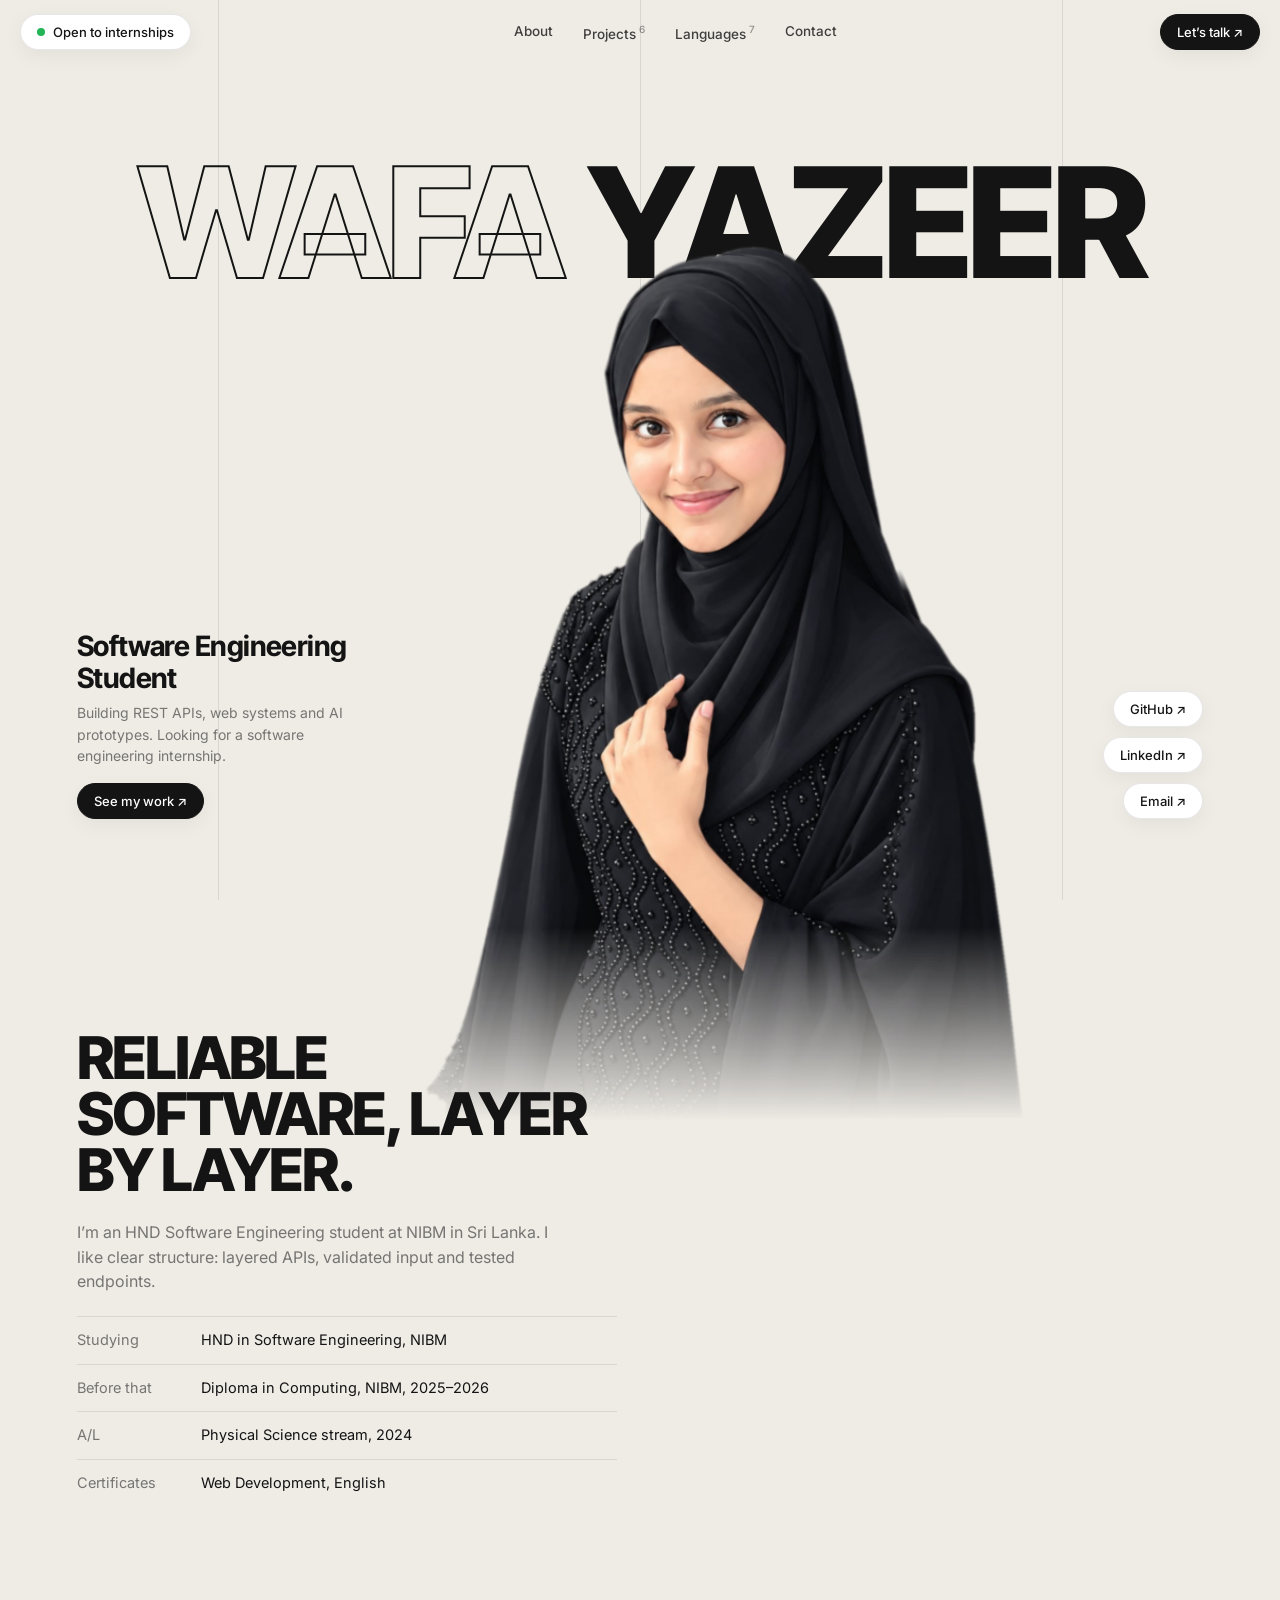
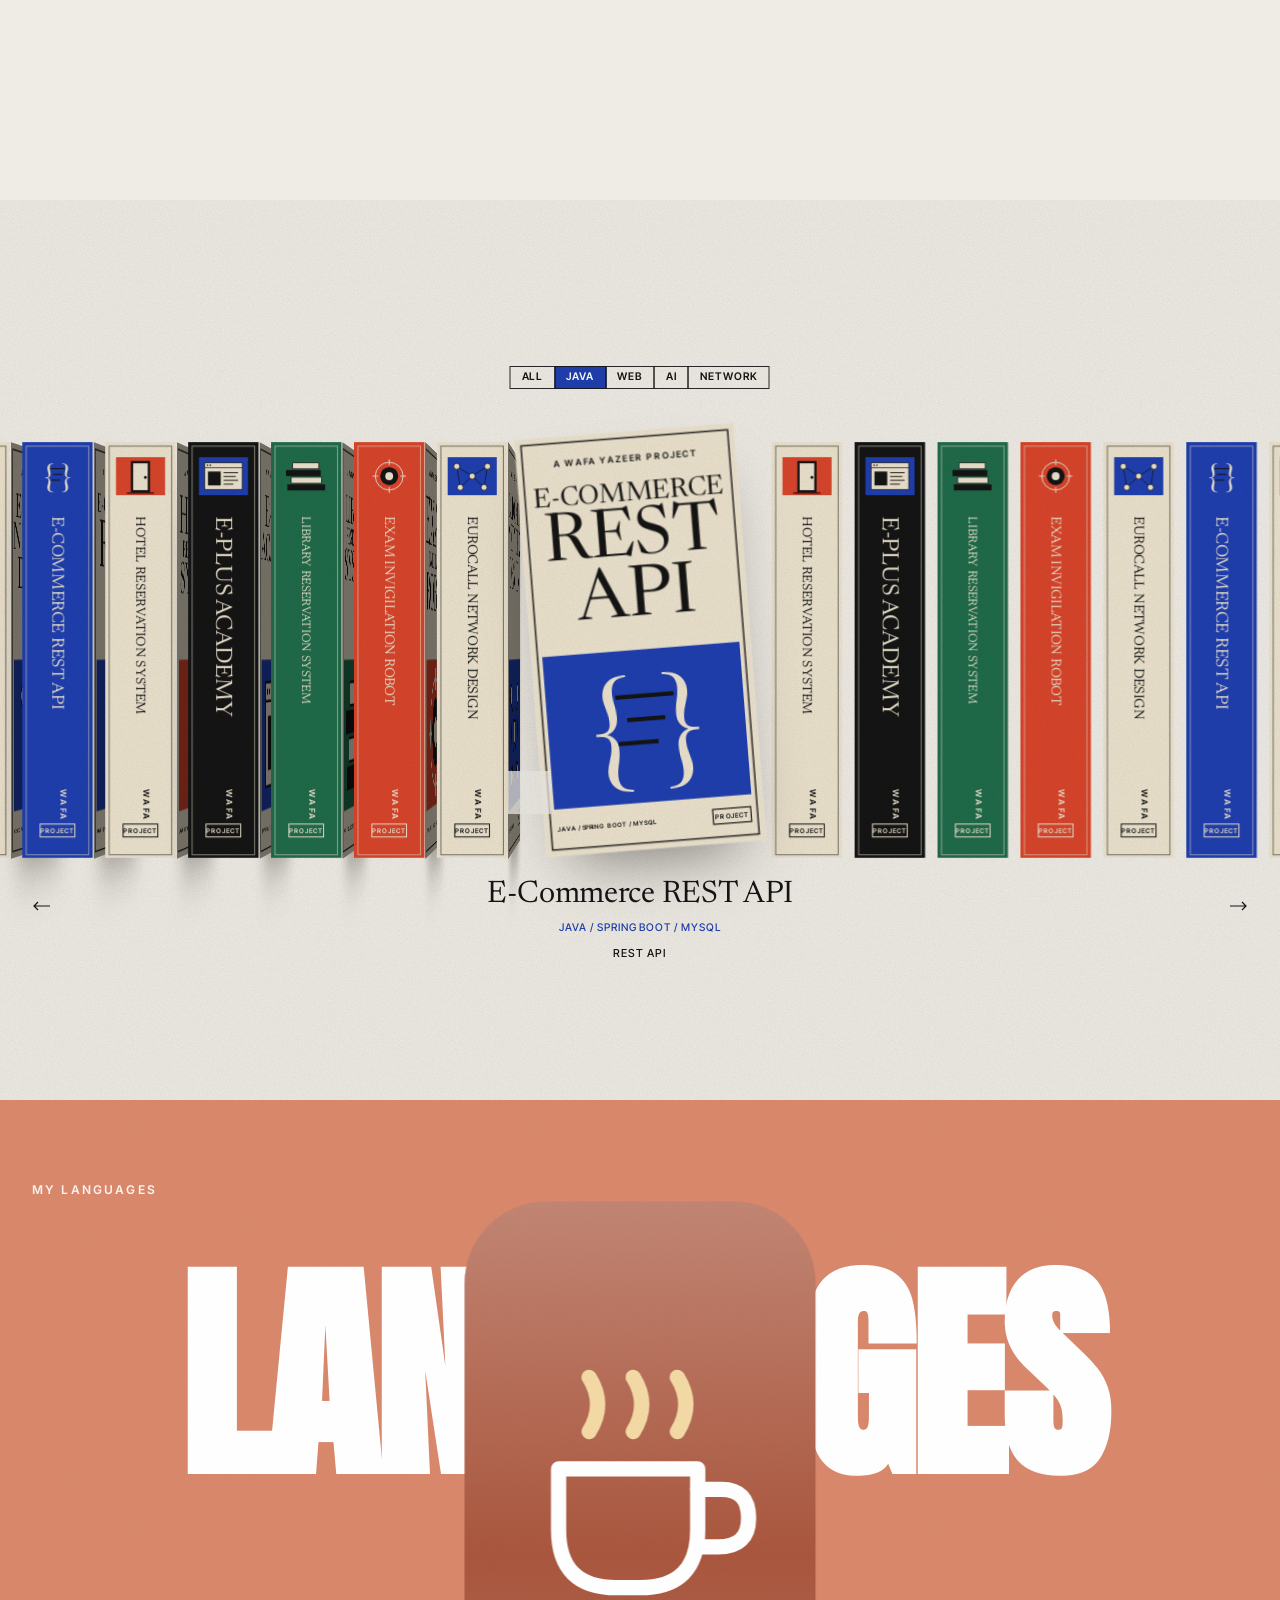
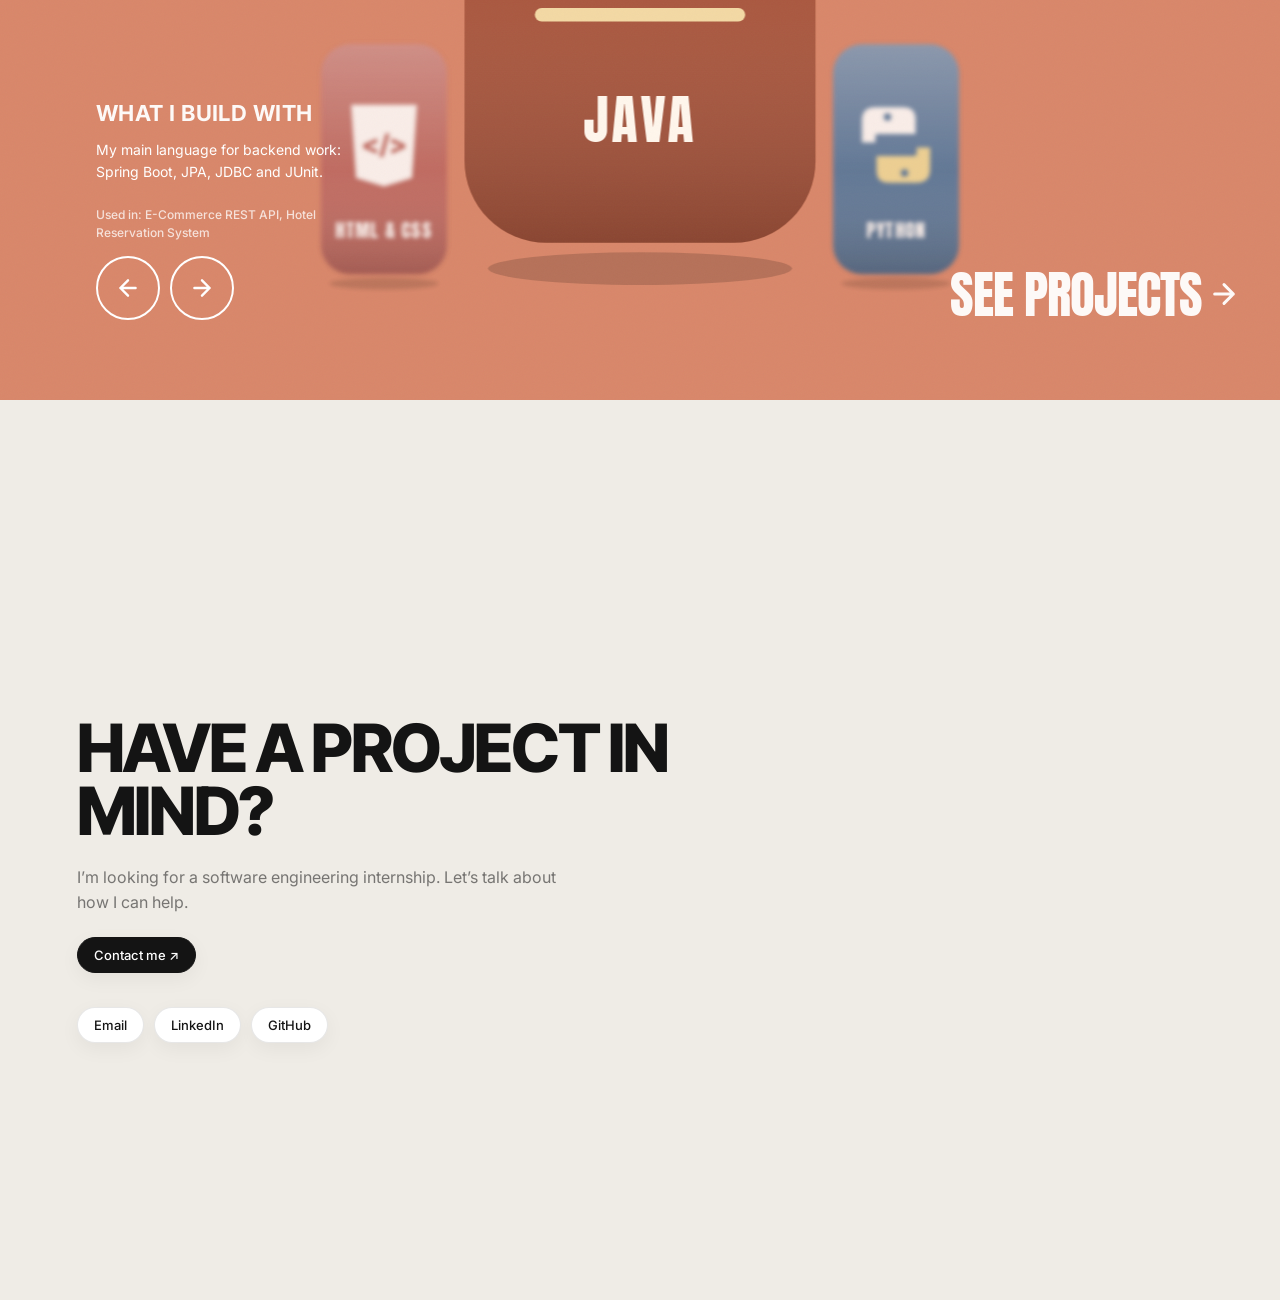
==== commit 240bf90e: "languages carousel" ====
--- a/index.html
+++ b/index.html
@@ -3,8 +3,8 @@
 <title>Fathima Wafa Yazeer | Software Engineering Student</title>
 <meta name="description" content="Portfolio of Fathima Wafa Yazeer, HND Software Engineering student at NIBM, looking for a software engineering internship.">
 <link rel="preconnect" href="https://fonts.googleapis.com"><link rel="preconnect" href="https://fonts.gstatic.com" crossorigin>
-<link href="https://fonts.googleapis.com/css2?family=Inter+Tight:wght@500;700;800&family=Inter:wght@400;500&family=Michroma&family=Newsreader:ital,opsz,wght@0,6..72,400;1,6..72,400&display=swap" rel="stylesheet">
-<meta name="theme-color" content="#efece6"><link rel="icon" href="data:image/svg+xml,%3Csvg xmlns=%27http://www.w3.org/2000/svg%27 viewBox=%270 0 64 64%27%3E%3Crect width=%2764%27 height=%2764%27 rx=%2716%27 fill=%27%23141414%27/%3E%3Ctext x=%2732%27 y=%2742%27 font-size=%2726%27 font-family=%27Arial%27 font-weight=%27700%27 text-anchor=%27middle%27 fill=%27%23efece6%27%3EWY%3C/text%3E%3C/svg%3E"><link rel="stylesheet" href="styles.css?v=5"></head>
+<link href="https://fonts.googleapis.com/css2?family=Inter+Tight:wght@500;700;800&family=Inter:wght@400;500&family=Anton&family=Newsreader:ital,opsz,wght@0,6..72,400;1,6..72,400&display=swap" rel="stylesheet">
+<meta name="theme-color" content="#efece6"><link rel="icon" href="data:image/svg+xml,%3Csvg xmlns=%27http://www.w3.org/2000/svg%27 viewBox=%270 0 64 64%27%3E%3Crect width=%2764%27 height=%2764%27 rx=%2716%27 fill=%27%23141414%27/%3E%3Ctext x=%2732%27 y=%2742%27 font-size=%2726%27 font-family=%27Arial%27 font-weight=%27700%27 text-anchor=%27middle%27 fill=%27%23efece6%27%3EWY%3C/text%3E%3C/svg%3E"><link rel="stylesheet" href="styles.css?v=6"></head>
 <body>
 <div class="gd"><i></i><i></i><i></i></div>
 <div id="stage" aria-hidden="true"><img id="body" src="images/character.png" alt=""><img id="head" src="images/character.png" alt=""></div>
@@ -35,11 +35,15 @@
 <button class="ar r" id="pr" type="button" aria-label="Next project"><svg width="18" height="10" viewBox="0 0 18 10" fill="none" stroke="currentColor" stroke-width="1.2"><path d="M13 1L17 5L13 9M17 5H1"/></svg></button>
 </section>
 
-<div class="lgw" id="languages"><section class="run" id="run" aria-label="Languages">
-<div class="stg" id="stg" tabindex="0" aria-label="Languages. Scroll, drag or use the arrow keys to change language."><div class="ln" id="ln"></div>
-<div class="in2"><h2>Languages</h2><p>The languages I build with, from Java back ends to Python vision prototypes. Scroll, drag or use the arrow keys to walk the line.</p></div>
-<div class="tg2"><div class="lk2" aria-live="polite"><span>No.</span><span class="wn2"><span class="rl2" id="rl2"></span></span></div><a class="sh2" href="#projects">See the projects</a></div></div>
-<aside class="rail2" id="rl" aria-label="Where I use it"></aside></section></div>
+<section class="tz" id="languages" aria-label="Languages">
+<div class="tzg"></div>
+<div class="tzx" aria-hidden="true">Languages</div>
+<div class="tzb">My languages</div>
+<div class="tzc" id="tzcar" role="group" aria-label="Language carousel"></div>
+<div class="tzl"><p class="tzt">What I build with</p><p class="tzd" id="tzd"></p><p class="tzu" id="tzu"></p>
+<div class="tzn"><button id="tzp" type="button" aria-label="Previous language"><svg width="26" height="26" viewBox="0 0 24 24" fill="none" stroke="currentColor" stroke-width="2.25" stroke-linecap="round" stroke-linejoin="round"><path d="M19 12H5M12 19l-7-7 7-7"/></svg></button><button id="tzn" type="button" aria-label="Next language"><svg width="26" height="26" viewBox="0 0 24 24" fill="none" stroke="currentColor" stroke-width="2.25" stroke-linecap="round" stroke-linejoin="round"><path d="M5 12h14M12 5l7 7-7 7"/></svg></button></div></div>
+<a class="tzr" href="#projects">See projects<svg viewBox="0 0 24 24" fill="none" stroke="currentColor" stroke-width="2.25" stroke-linecap="round" stroke-linejoin="round"><path d="M5 12h14M12 5l7 7-7 7"/></svg></a>
+</section>
 
 <section class="sec ct" id="contact"><div class="col rv"><h2>Have a project in mind?</h2>
 <p>I’m looking for a software engineering internship. Let’s talk about how I can help.</p>
@@ -48,4 +52,4 @@
 <div class="detail" id="dt" role="dialog" aria-modal="true" aria-label="Project details"><button class="box lbl cl" id="cl" type="button">Close</button>
 <div class="dl"><div class="dm"><p class="lbl cob" id="d1"></p></div><div class="dm"><h2 id="d2"></h2></div><div class="dm"><p class="lbl mut" id="d3"></p></div><div class="dm"><p class="syn" id="d4"></p></div><div class="dm"><p class="cr" id="d5"></p></div><div class="dm"><a class="box lbl wb" id="d6" href="https://github.com/wafa-yazeer" target="_blank" rel="noopener">View on GitHub ↗</a></div></div>
 <div class="dp"><svg id="dpv" viewBox="0 0 474 900" aria-hidden="true"></svg></div></div>
-<script src="app.js?v=5"></script></body></html>
+<script src="app.js?v=6"></script></body></html>
--- a/styles.css
+++ b/styles.css
@@ -112,29 +112,36 @@
  .dl h2{font-size:42px}.syn{font-size:16px}.cl{left:16px;top:21px}
 }
 
-/* languages runway */
-.lgw{position:relative;height:calc(100vh + var(--n,7)*62vh);height:calc(100svh + var(--n,7)*62svh)}
-.run{--u:min(calc(100vw/1600),calc(100vh/900));position:sticky;top:0;height:100vh;height:100svh;z-index:3;display:grid;grid-template-columns:1fr calc(372*var(--u));padding-top:60px;background:#f4f1ec}
-.stg{position:relative;overflow:hidden;min-width:0;touch-action:pan-y;user-select:none;-webkit-user-select:none;outline:0;background:linear-gradient(transparent 60%,rgba(255,255,255,.55) 100%),linear-gradient(90deg,#efece6 0%,#e9e5dd 38%,#eeebe4 62%,#f5f2ed 100%)}
-.ln{position:absolute;inset:0}
-.fg{position:absolute;left:0;top:0;transform-origin:0 0;will-change:transform,filter;cursor:grab}
-.fg svg{display:block;position:relative;width:100%;height:100%}
-.fg:before{content:"";position:absolute;left:8%;right:8%;bottom:-1.6%;height:3.6%;border-radius:50%;background:radial-gradient(closest-side,rgba(70,60,50,.26),transparent)}
-.in2{position:absolute;z-index:2;left:calc(46*var(--u));top:calc(28*var(--u));width:calc(390*var(--u));pointer-events:none}
-.in2 h2{font:400 calc(22*var(--u))/1.2 Michroma,var(--d);letter-spacing:.16em;text-transform:uppercase;white-space:nowrap}
-.in2 p{margin-top:calc(16*var(--u));font:400 calc(14*var(--u))/1.62 var(--s);color:#737b86}
-.tg2{position:absolute;z-index:2;left:calc(46*var(--u));bottom:calc(44*var(--u))}
-.lk2{display:flex;gap:.5em;font:400 calc(29*var(--u))/calc(38*var(--u)) Michroma,var(--d);letter-spacing:.14em;text-transform:uppercase;pointer-events:none}
-.wn2{height:calc(38*var(--u));overflow:hidden}.rl2{display:block;will-change:transform}.rl2 b{display:block;font-weight:400;height:calc(38*var(--u))}
-.sh2{display:inline-block;margin-top:calc(13*var(--u));font:400 calc(9.5*var(--u)) Michroma,var(--d);letter-spacing:.14em;text-transform:uppercase;padding-bottom:calc(4*var(--u));border-bottom:1px solid currentColor}
-.rail2{position:relative;overflow:hidden;background:#f4f1ec;min-height:0}
-.rc{position:absolute;left:0;top:0;width:100%;display:flex;flex-direction:column;padding:calc(18*var(--u)) calc(24*var(--u));will-change:transform;background:#f4f1ec}.rc.alt{background:#fff}
-.rs{flex:1;min-height:0;display:block}.rs svg{display:block;width:100%;height:100%}
-.rm{display:grid;grid-template-columns:1fr auto;align-items:end;margin-top:calc(8*var(--u))}
-.rm h3{font:400 calc(9.5*var(--u))/1.4 Michroma,var(--d);letter-spacing:.14em;text-transform:uppercase}
-.rm span{display:block;grid-column:1;margin-top:calc(6*var(--u));font-size:calc(12.5*var(--u));color:#737b86}
-.ra{grid-column:2;grid-row:1/3;width:calc(26*var(--u));height:calc(26*var(--u));position:relative;transition:transform .2s}
-.ra:before,.ra:after{content:"";position:absolute;left:50%;top:50%;width:calc(15*var(--u));height:1.5px;margin:-.75px 0 0 calc(-7.5*var(--u));background:#141414}
-.ra:after{transform:rotate(90deg)}.ra:hover{transform:rotate(90deg)}
-@media (max-width:820px){.run{--u:1px;grid-template-columns:1fr;grid-template-rows:1fr 190px}.in2{left:16px;top:18px;width:calc(100% - 32px)}.in2 h2{font-size:17px}.in2 p{display:none}.tg2{left:16px;bottom:18px}.lk2{font-size:22px;line-height:30px}.wn2,.rl2 b{height:30px}.rc{width:160px;height:100%;padding:12px}}
+/* languages: figurine carousel */
+.tz{position:relative;height:100vh;height:100svh;min-height:520px;overflow:hidden;z-index:3;--tc:#fff;color:var(--tc);background-color:#d9876a;transition:background-color .65s cubic-bezier(.4,0,.2,1),color .65s cubic-bezier(.4,0,.2,1)}
+.tzg{position:absolute;inset:0;pointer-events:none;z-index:50;opacity:.4;background-size:200px 200px;background-image:url("data:image/svg+xml,%3Csvg xmlns='http://www.w3.org/2000/svg' width='200' height='200'%3E%3Cfilter id='n'%3E%3CfeTurbulence type='fractalNoise' baseFrequency='.9' numOctaves='4' stitchTiles='stitch'/%3E%3C/filter%3E%3Crect width='100%25' height='100%25' filter='url(%23n)' opacity='.08'/%3E%3C/svg%3E")}
+.tzx{position:absolute;left:0;right:0;top:18%;display:flex;justify-content:center;pointer-events:none;user-select:none;-webkit-user-select:none;z-index:2;font:900 clamp(56px,18vw,260px)/1 Anton,sans-serif;color:#fff;text-transform:uppercase;letter-spacing:-.02em;white-space:nowrap}
+.tzb{position:absolute;z-index:60;top:84px;left:16px;font:600 12px/1 var(--s);letter-spacing:.18em;text-transform:uppercase;opacity:.9}
+.tzc{position:absolute;inset:0;z-index:3;touch-action:pan-y}
+.tzi{position:absolute;aspect-ratio:.6/1;transform-origin:50% 100%;will-change:transform,filter,opacity;transition:transform .65s cubic-bezier(.4,0,.2,1),filter .65s cubic-bezier(.4,0,.2,1),opacity .65s cubic-bezier(.4,0,.2,1),left .65s cubic-bezier(.4,0,.2,1),height .65s cubic-bezier(.4,0,.2,1),bottom .65s cubic-bezier(.4,0,.2,1)}
+.tzi svg{display:block;width:100%;height:100%;pointer-events:none}
+.r0{left:50%;height:52%;bottom:12%;transform:translateX(-50%) scale(1.5);filter:none;opacity:1;z-index:20}
+.r1,.r3{height:28%;bottom:12%;transform:translateX(-50%) scale(1);filter:blur(2px);opacity:.85;z-index:10;cursor:pointer}
+.r1{left:70%}.r3{left:30%}
+.r2,.rh{left:50%;height:22%;bottom:20%;transform:translateX(-50%) scale(1);filter:blur(4px);opacity:1;z-index:5}
+.rh{opacity:0;z-index:1;pointer-events:none}
+.tzl{position:absolute;z-index:60;left:16px;bottom:24px;max-width:270px}
+.tzt{font:700 16px/1.2 var(--s);letter-spacing:.02em;text-transform:uppercase;margin-bottom:8px;opacity:.95}
+.tzd{font:400 14px/1.6 var(--s);opacity:1;transition:opacity .25s;min-height:4.8em;display:none}
+.tzu{font:500 12px/1.5 var(--s);opacity:.75;transition:opacity .25s;margin-bottom:14px;display:none}
+.tzn{display:flex;gap:10px}
+.tzn button{width:48px;height:48px;border-radius:50%;background:transparent;border:2px solid currentColor;color:inherit;display:grid;place-items:center;cursor:pointer;transition:transform .15s,background-color .15s}
+.tzn button:hover{transform:scale(1.08);background:rgba(255,255,255,.14)}
+.tzr{position:absolute;z-index:60;right:16px;bottom:24px;display:flex;align-items:center;gap:6px;font:400 clamp(20px,4vw,56px)/1 Anton,sans-serif;letter-spacing:-.02em;text-transform:uppercase;opacity:.95;transition:opacity .2s}
+.tzr:hover{opacity:1}.tzr svg{width:20px;height:20px}
+@media (min-width:640px){
+ .tzb{left:32px}.tzl{left:96px;bottom:80px}.tzd,.tzu{display:block}.tzn button{width:64px;height:64px}
+ .tzt{font-size:22px;margin-bottom:12px}.tzr{right:40px;bottom:80px}.tzr svg{width:32px;height:32px}
+}
+@media (max-width:639px){
+ .r0{height:44%;bottom:26%;transform:translateX(-50%) scale(1.25)}
+ .r1,.r3{height:16%;bottom:32%}.r1{left:80%}.r3{left:20%}
+ .r2,.rh{height:13%;bottom:38%}
+}
+@media (prefers-reduced-motion:reduce){.tzi,.tz{transition:none}}
 @media (prefers-reduced-motion:reduce){.rv{opacity:1;transform:none;transition:none}}
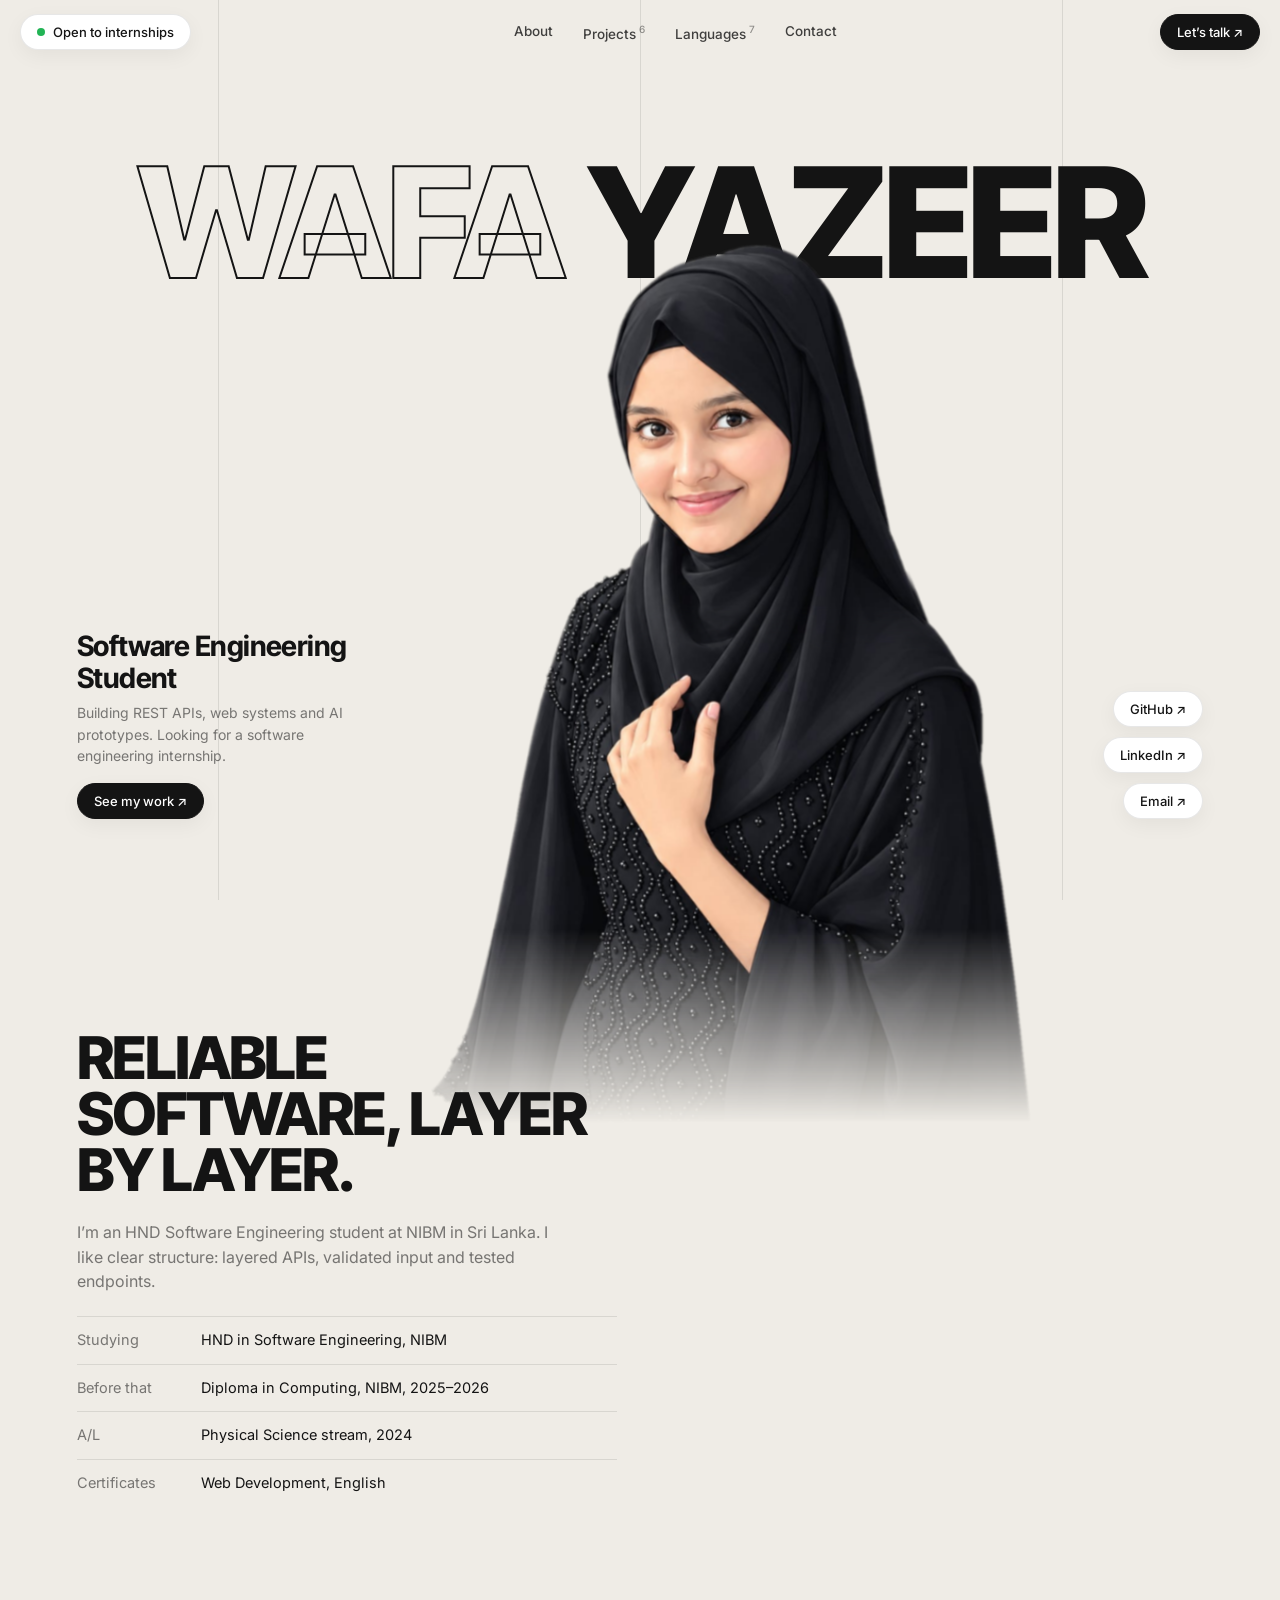
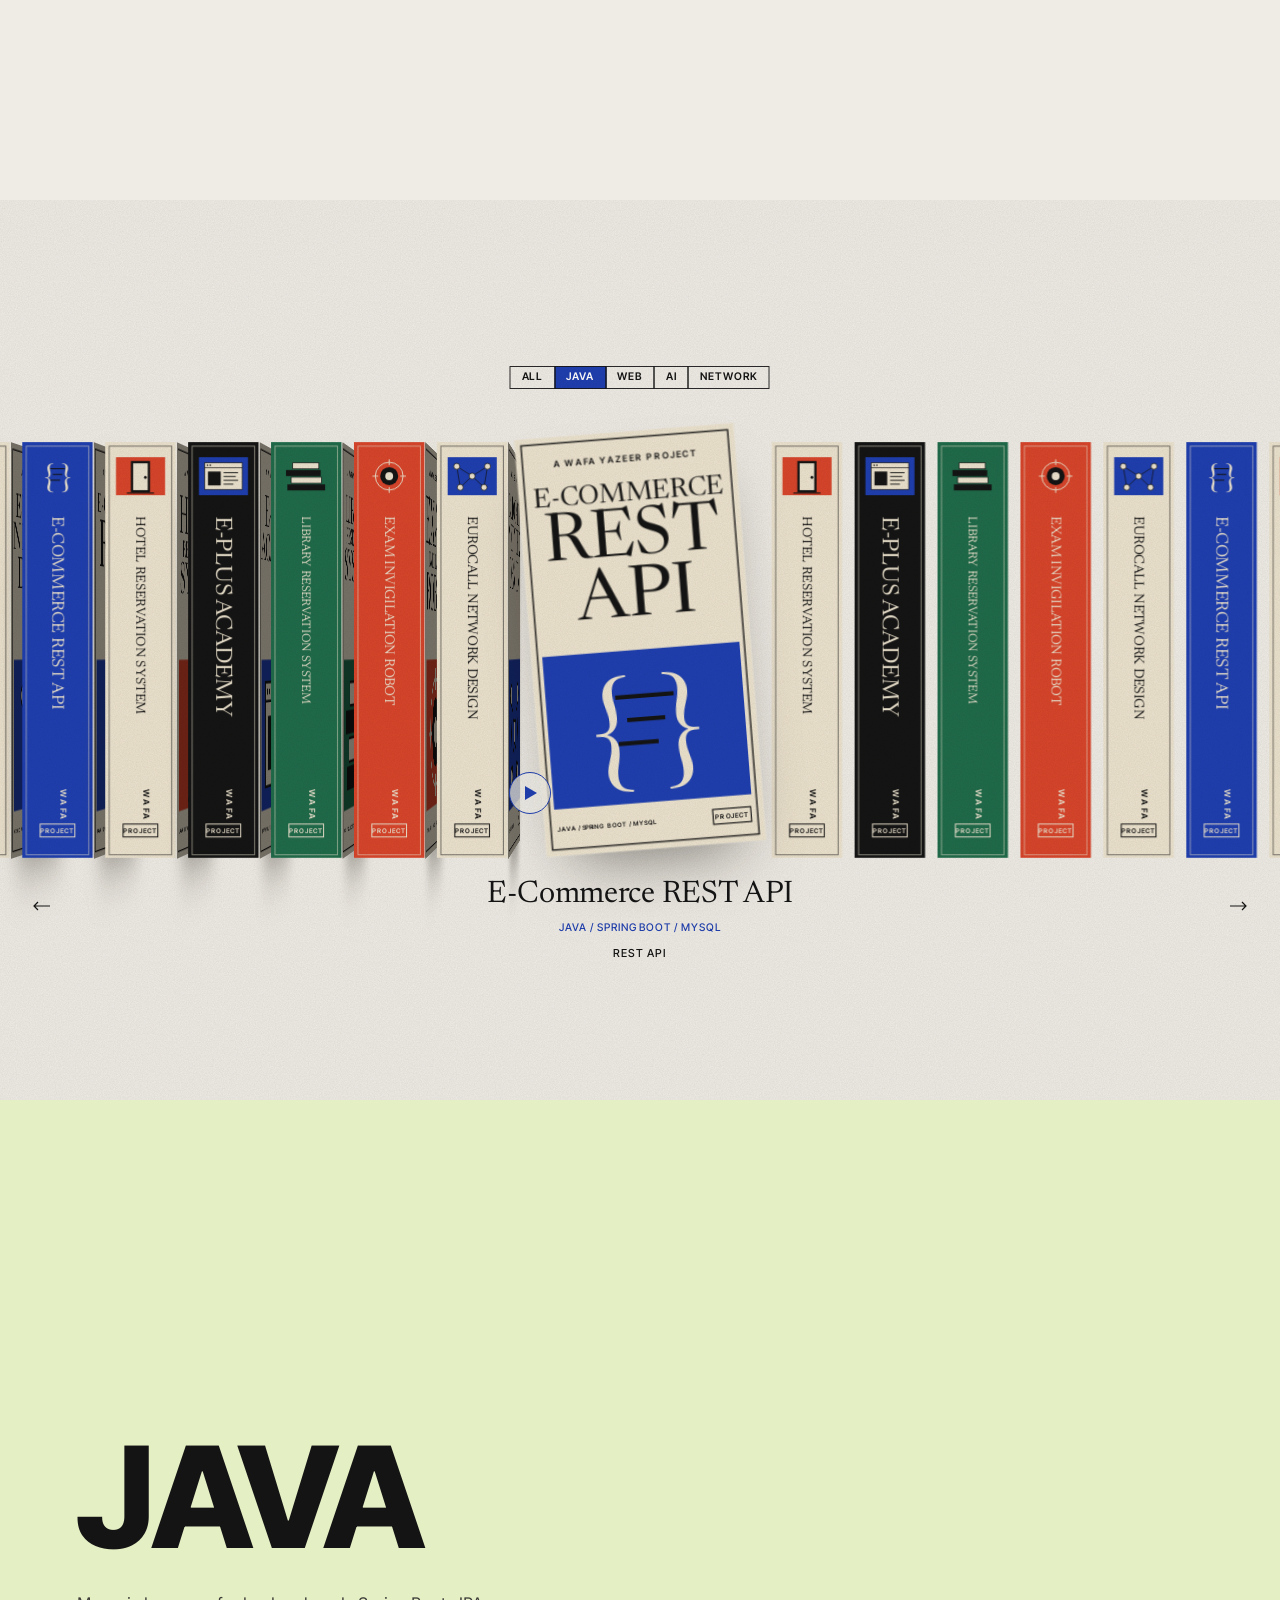
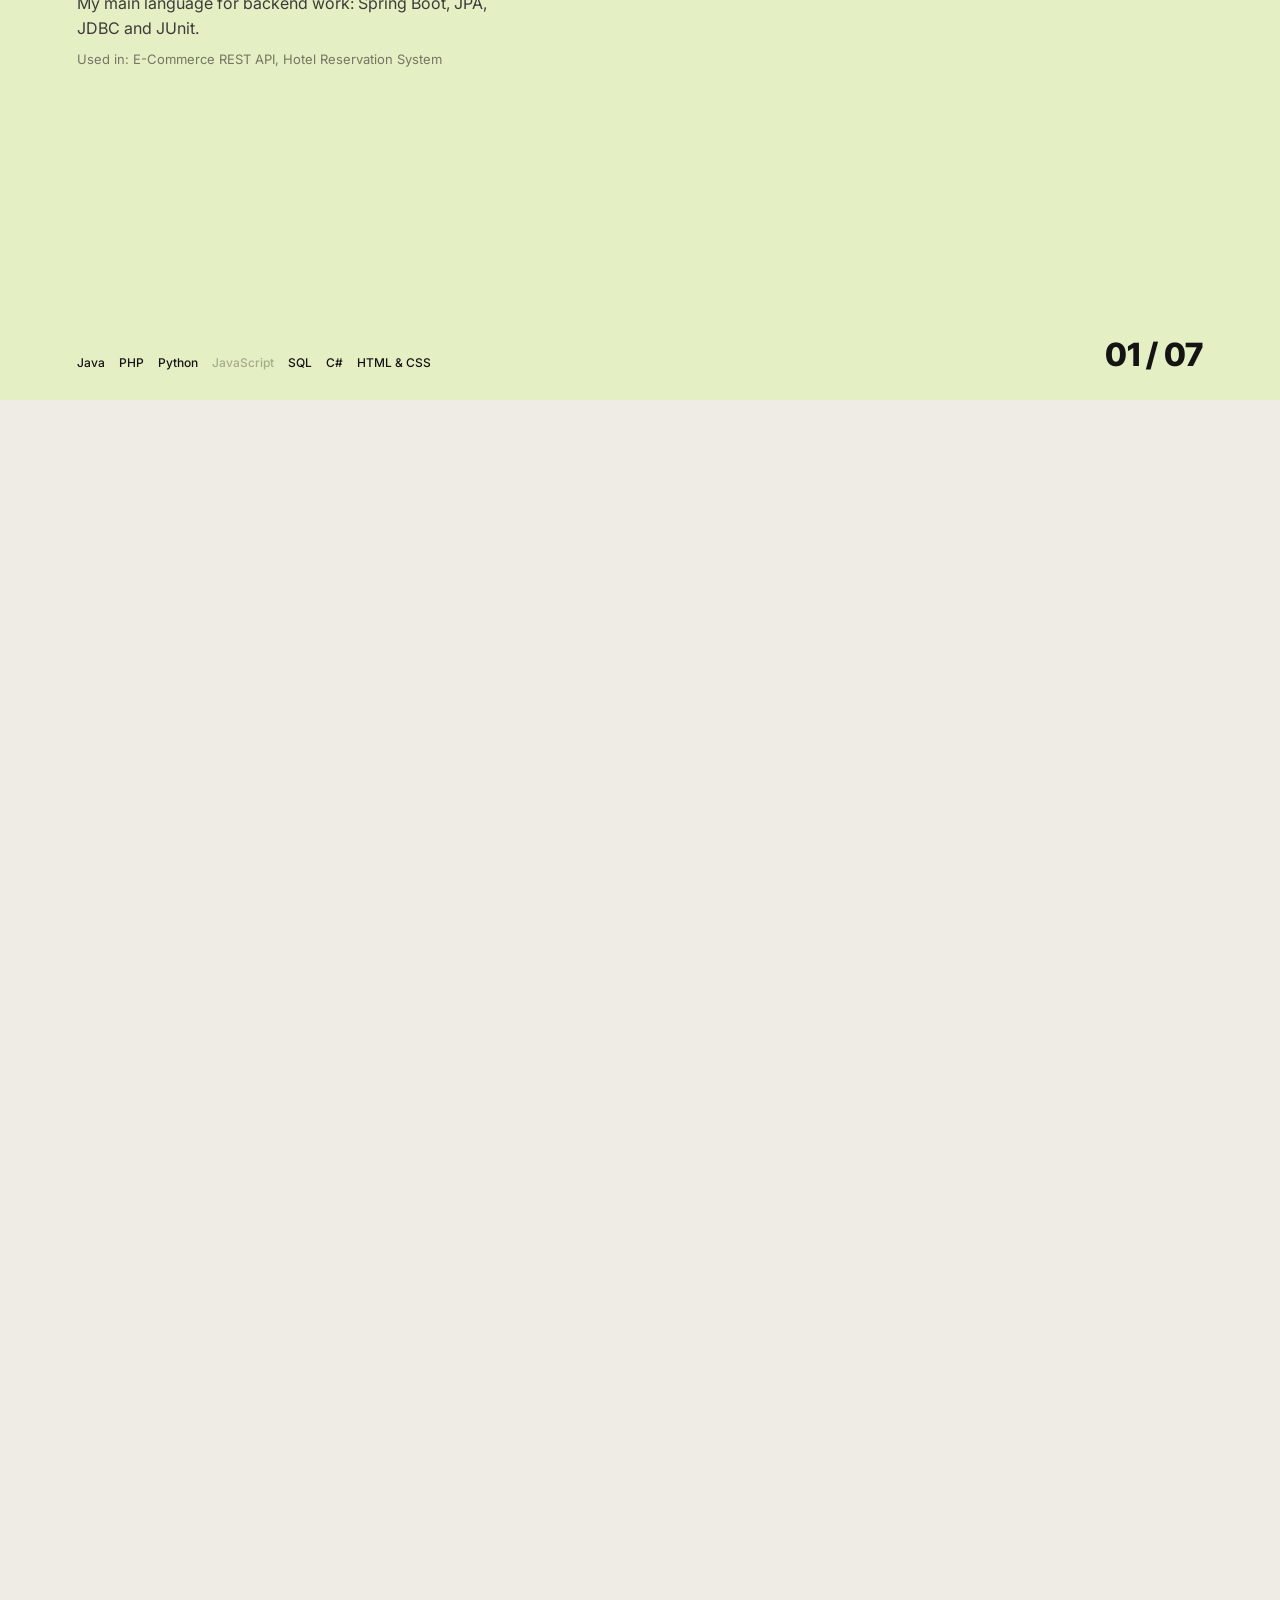
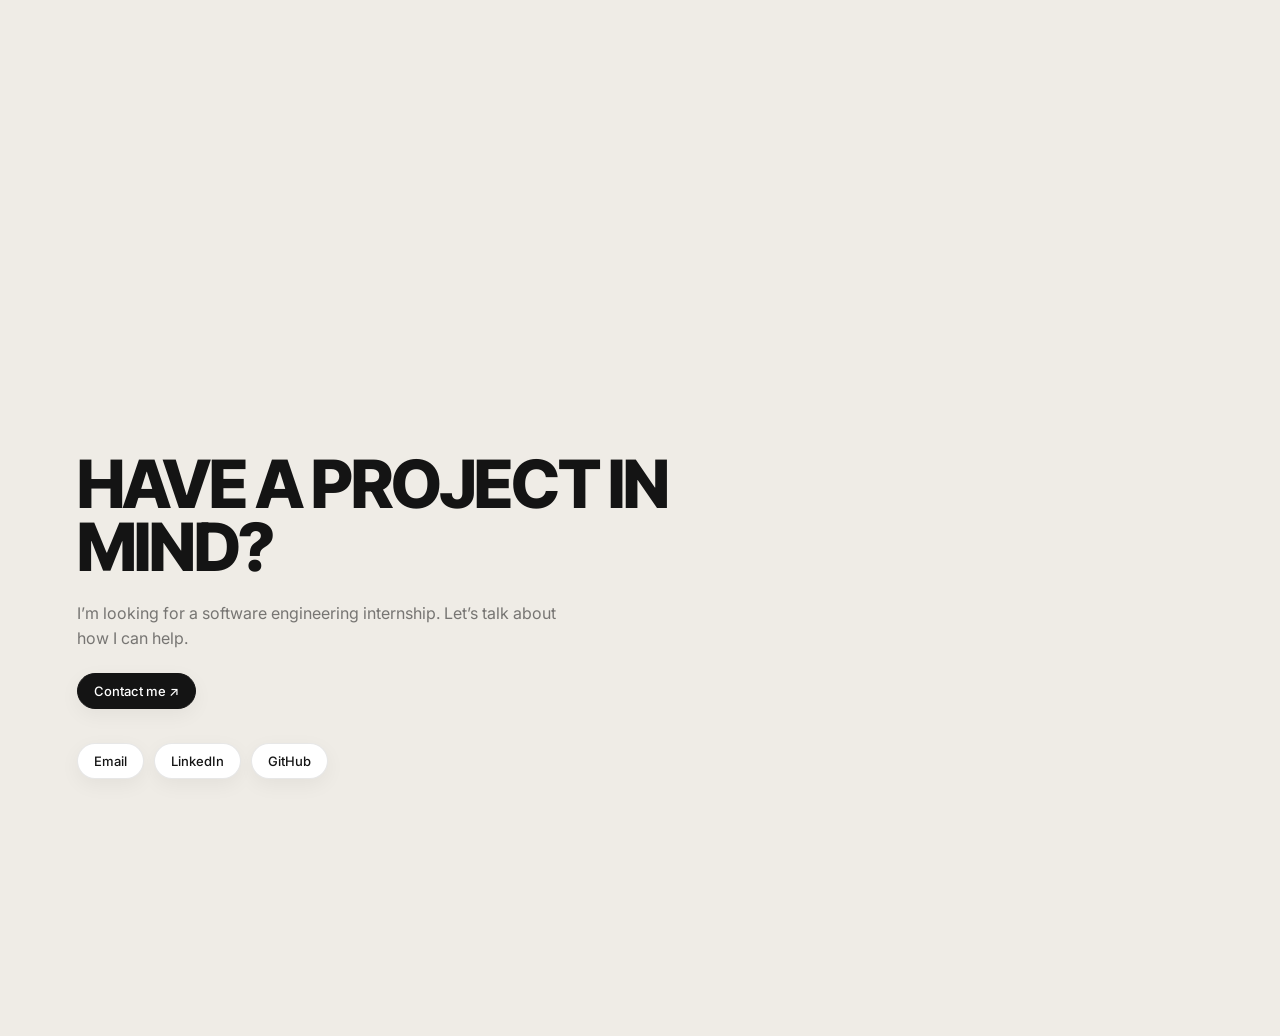
==== commit 58284b0c: "languages without character" ====
--- a/index.html
+++ b/index.html
@@ -3,8 +3,8 @@
 <title>Fathima Wafa Yazeer | Software Engineering Student</title>
 <meta name="description" content="Portfolio of Fathima Wafa Yazeer, HND Software Engineering student at NIBM, looking for a software engineering internship.">
 <link rel="preconnect" href="https://fonts.googleapis.com"><link rel="preconnect" href="https://fonts.gstatic.com" crossorigin>
-<link href="https://fonts.googleapis.com/css2?family=Inter+Tight:wght@500;700;800&family=Inter:wght@400;500&family=Anton&family=Newsreader:ital,opsz,wght@0,6..72,400;1,6..72,400&display=swap" rel="stylesheet">
-<meta name="theme-color" content="#efece6"><link rel="icon" href="data:image/svg+xml,%3Csvg xmlns=%27http://www.w3.org/2000/svg%27 viewBox=%270 0 64 64%27%3E%3Crect width=%2764%27 height=%2764%27 rx=%2716%27 fill=%27%23141414%27/%3E%3Ctext x=%2732%27 y=%2742%27 font-size=%2726%27 font-family=%27Arial%27 font-weight=%27700%27 text-anchor=%27middle%27 fill=%27%23efece6%27%3EWY%3C/text%3E%3C/svg%3E"><link rel="stylesheet" href="styles.css?v=6"></head>
+<link href="https://fonts.googleapis.com/css2?family=Inter+Tight:wght@500;700;800&family=Inter:wght@400;500&family=Newsreader:ital,opsz,wght@0,6..72,400;1,6..72,400&display=swap" rel="stylesheet">
+<meta name="theme-color" content="#efece6"><link rel="icon" href="data:image/svg+xml,%3Csvg xmlns=%27http://www.w3.org/2000/svg%27 viewBox=%270 0 64 64%27%3E%3Crect width=%2764%27 height=%2764%27 rx=%2716%27 fill=%27%23141414%27/%3E%3Ctext x=%2732%27 y=%2742%27 font-size=%2726%27 font-family=%27Arial%27 font-weight=%27700%27 text-anchor=%27middle%27 fill=%27%23efece6%27%3EWY%3C/text%3E%3C/svg%3E"><link rel="stylesheet" href="styles.css?v=9"></head>
 <body>
 <div class="gd"><i></i><i></i><i></i></div>
 <div id="stage" aria-hidden="true"><img id="body" src="images/character.png" alt=""><img id="head" src="images/character.png" alt=""></div>
@@ -35,15 +35,7 @@
 <button class="ar r" id="pr" type="button" aria-label="Next project"><svg width="18" height="10" viewBox="0 0 18 10" fill="none" stroke="currentColor" stroke-width="1.2"><path d="M13 1L17 5L13 9M17 5H1"/></svg></button>
 </section>
 
-<section class="tz" id="languages" aria-label="Languages">
-<div class="tzg"></div>
-<div class="tzx" aria-hidden="true">Languages</div>
-<div class="tzb">My languages</div>
-<div class="tzc" id="tzcar" role="group" aria-label="Language carousel"></div>
-<div class="tzl"><p class="tzt">What I build with</p><p class="tzd" id="tzd"></p><p class="tzu" id="tzu"></p>
-<div class="tzn"><button id="tzp" type="button" aria-label="Previous language"><svg width="26" height="26" viewBox="0 0 24 24" fill="none" stroke="currentColor" stroke-width="2.25" stroke-linecap="round" stroke-linejoin="round"><path d="M19 12H5M12 19l-7-7 7-7"/></svg></button><button id="tzn" type="button" aria-label="Next language"><svg width="26" height="26" viewBox="0 0 24 24" fill="none" stroke="currentColor" stroke-width="2.25" stroke-linecap="round" stroke-linejoin="round"><path d="M5 12h14M12 5l7 7-7 7"/></svg></button></div></div>
-<a class="tzr" href="#projects">See projects<svg viewBox="0 0 24 24" fill="none" stroke="currentColor" stroke-width="2.25" stroke-linecap="round" stroke-linejoin="round"><path d="M5 12h14M12 5l7 7-7 7"/></svg></a>
-</section>
+<div class="lg" id="languages"><div class="lgs"></div></div>
 
 <section class="sec ct" id="contact"><div class="col rv"><h2>Have a project in mind?</h2>
 <p>I’m looking for a software engineering internship. Let’s talk about how I can help.</p>
@@ -52,4 +44,4 @@
 <div class="detail" id="dt" role="dialog" aria-modal="true" aria-label="Project details"><button class="box lbl cl" id="cl" type="button">Close</button>
 <div class="dl"><div class="dm"><p class="lbl cob" id="d1"></p></div><div class="dm"><h2 id="d2"></h2></div><div class="dm"><p class="lbl mut" id="d3"></p></div><div class="dm"><p class="syn" id="d4"></p></div><div class="dm"><p class="cr" id="d5"></p></div><div class="dm"><a class="box lbl wb" id="d6" href="https://github.com/wafa-yazeer" target="_blank" rel="noopener">View on GitHub ↗</a></div></div>
 <div class="dp"><svg id="dpv" viewBox="0 0 474 900" aria-hidden="true"></svg></div></div>
-<script src="app.js?v=6"></script></body></html>
+<script src="app.js?v=9"></script></body></html>
--- a/styles.css
+++ b/styles.css
@@ -44,7 +44,6 @@
 .soc{display:flex;flex-wrap:wrap;gap:10px;margin-top:34px}
 .cur{position:fixed;left:0;top:0;z-index:99;pointer-events:none;width:34px;height:34px;margin:-17px 0 0 -17px;border:1px solid var(--ink);border-radius:50%;display:grid;place-items:center;font:500 13px var(--s);opacity:0;transition:width .25s,height .25s,margin .25s,background .25s,opacity .3s}
 .cur.on{opacity:1}.cur.big{width:78px;height:78px;margin:-39px 0 0 -39px;color:var(--ink)}
-.cur.drag{width:84px;height:34px;margin:-17px 0 0 -42px}
 .cur.spine{width:24px;height:24px;margin:-12px 0 0 -12px}
 .cur.open{width:92px;height:92px;margin:-46px 0 0 -46px;background:var(--cob);border-color:var(--cob);color:#fff}
 .rv{opacity:0;transform:translateY(24px);transition:opacity .9s cubic-bezier(.2,.7,.2,1),transform .9s cubic-bezier(.2,.7,.2,1)}.rv.in{opacity:1;transform:none}
@@ -111,37 +110,4 @@
  .dp{order:-1;height:46svh;justify-self:center}.dl{justify-self:stretch;max-width:none}
  .dl h2{font-size:42px}.syn{font-size:16px}.cl{left:16px;top:21px}
 }
-
-/* languages: figurine carousel */
-.tz{position:relative;height:100vh;height:100svh;min-height:520px;overflow:hidden;z-index:3;--tc:#fff;color:var(--tc);background-color:#d9876a;transition:background-color .65s cubic-bezier(.4,0,.2,1),color .65s cubic-bezier(.4,0,.2,1)}
-.tzg{position:absolute;inset:0;pointer-events:none;z-index:50;opacity:.4;background-size:200px 200px;background-image:url("data:image/svg+xml,%3Csvg xmlns='http://www.w3.org/2000/svg' width='200' height='200'%3E%3Cfilter id='n'%3E%3CfeTurbulence type='fractalNoise' baseFrequency='.9' numOctaves='4' stitchTiles='stitch'/%3E%3C/filter%3E%3Crect width='100%25' height='100%25' filter='url(%23n)' opacity='.08'/%3E%3C/svg%3E")}
-.tzx{position:absolute;left:0;right:0;top:18%;display:flex;justify-content:center;pointer-events:none;user-select:none;-webkit-user-select:none;z-index:2;font:900 clamp(56px,18vw,260px)/1 Anton,sans-serif;color:#fff;text-transform:uppercase;letter-spacing:-.02em;white-space:nowrap}
-.tzb{position:absolute;z-index:60;top:84px;left:16px;font:600 12px/1 var(--s);letter-spacing:.18em;text-transform:uppercase;opacity:.9}
-.tzc{position:absolute;inset:0;z-index:3;touch-action:pan-y}
-.tzi{position:absolute;aspect-ratio:.6/1;transform-origin:50% 100%;will-change:transform,filter,opacity;transition:transform .65s cubic-bezier(.4,0,.2,1),filter .65s cubic-bezier(.4,0,.2,1),opacity .65s cubic-bezier(.4,0,.2,1),left .65s cubic-bezier(.4,0,.2,1),height .65s cubic-bezier(.4,0,.2,1),bottom .65s cubic-bezier(.4,0,.2,1)}
-.tzi svg{display:block;width:100%;height:100%;pointer-events:none}
-.r0{left:50%;height:52%;bottom:12%;transform:translateX(-50%) scale(1.5);filter:none;opacity:1;z-index:20}
-.r1,.r3{height:28%;bottom:12%;transform:translateX(-50%) scale(1);filter:blur(2px);opacity:.85;z-index:10;cursor:pointer}
-.r1{left:70%}.r3{left:30%}
-.r2,.rh{left:50%;height:22%;bottom:20%;transform:translateX(-50%) scale(1);filter:blur(4px);opacity:1;z-index:5}
-.rh{opacity:0;z-index:1;pointer-events:none}
-.tzl{position:absolute;z-index:60;left:16px;bottom:24px;max-width:270px}
-.tzt{font:700 16px/1.2 var(--s);letter-spacing:.02em;text-transform:uppercase;margin-bottom:8px;opacity:.95}
-.tzd{font:400 14px/1.6 var(--s);opacity:1;transition:opacity .25s;min-height:4.8em;display:none}
-.tzu{font:500 12px/1.5 var(--s);opacity:.75;transition:opacity .25s;margin-bottom:14px;display:none}
-.tzn{display:flex;gap:10px}
-.tzn button{width:48px;height:48px;border-radius:50%;background:transparent;border:2px solid currentColor;color:inherit;display:grid;place-items:center;cursor:pointer;transition:transform .15s,background-color .15s}
-.tzn button:hover{transform:scale(1.08);background:rgba(255,255,255,.14)}
-.tzr{position:absolute;z-index:60;right:16px;bottom:24px;display:flex;align-items:center;gap:6px;font:400 clamp(20px,4vw,56px)/1 Anton,sans-serif;letter-spacing:-.02em;text-transform:uppercase;opacity:.95;transition:opacity .2s}
-.tzr:hover{opacity:1}.tzr svg{width:20px;height:20px}
-@media (min-width:640px){
- .tzb{left:32px}.tzl{left:96px;bottom:80px}.tzd,.tzu{display:block}.tzn button{width:64px;height:64px}
- .tzt{font-size:22px;margin-bottom:12px}.tzr{right:40px;bottom:80px}.tzr svg{width:32px;height:32px}
-}
-@media (max-width:639px){
- .r0{height:44%;bottom:26%;transform:translateX(-50%) scale(1.25)}
- .r1,.r3{height:16%;bottom:32%}.r1{left:80%}.r3{left:20%}
- .r2,.rh{height:13%;bottom:38%}
-}
-@media (prefers-reduced-motion:reduce){.tzi,.tz{transition:none}}
 @media (prefers-reduced-motion:reduce){.rv{opacity:1;transform:none;transition:none}}
